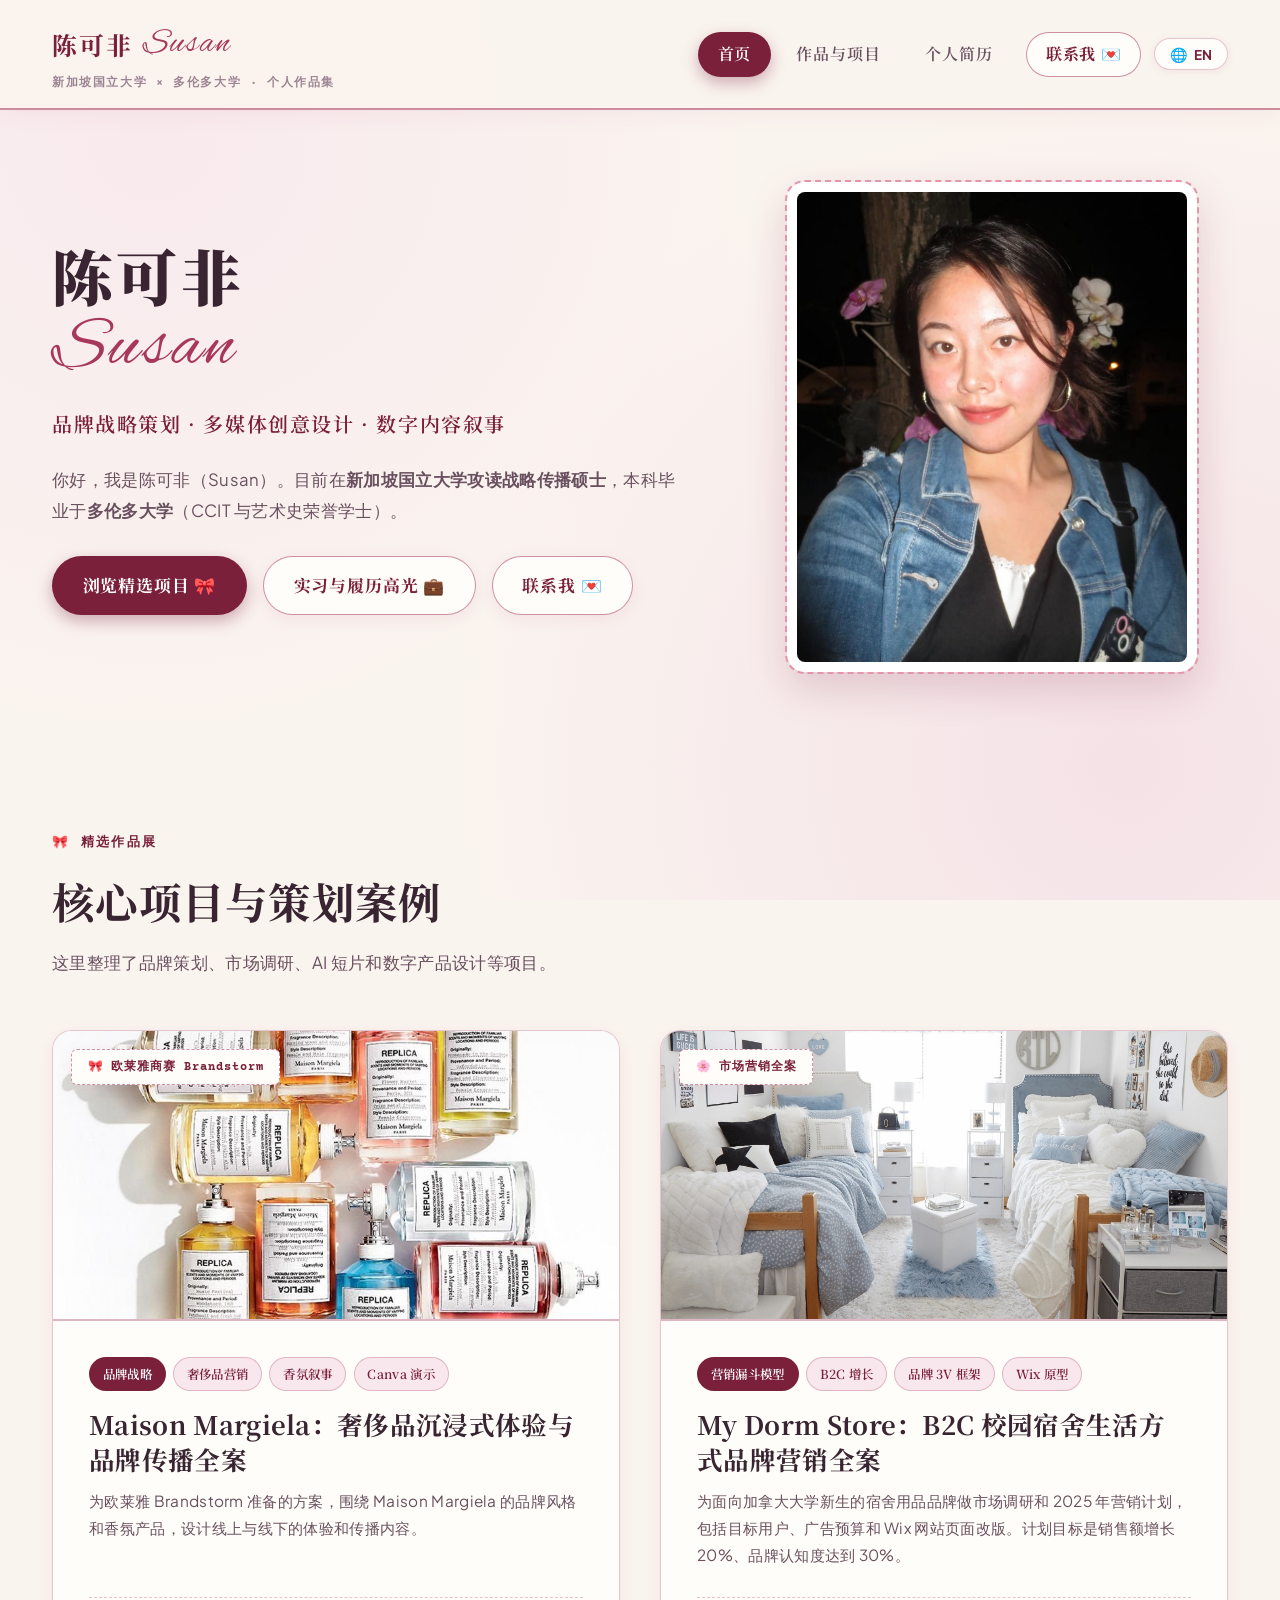
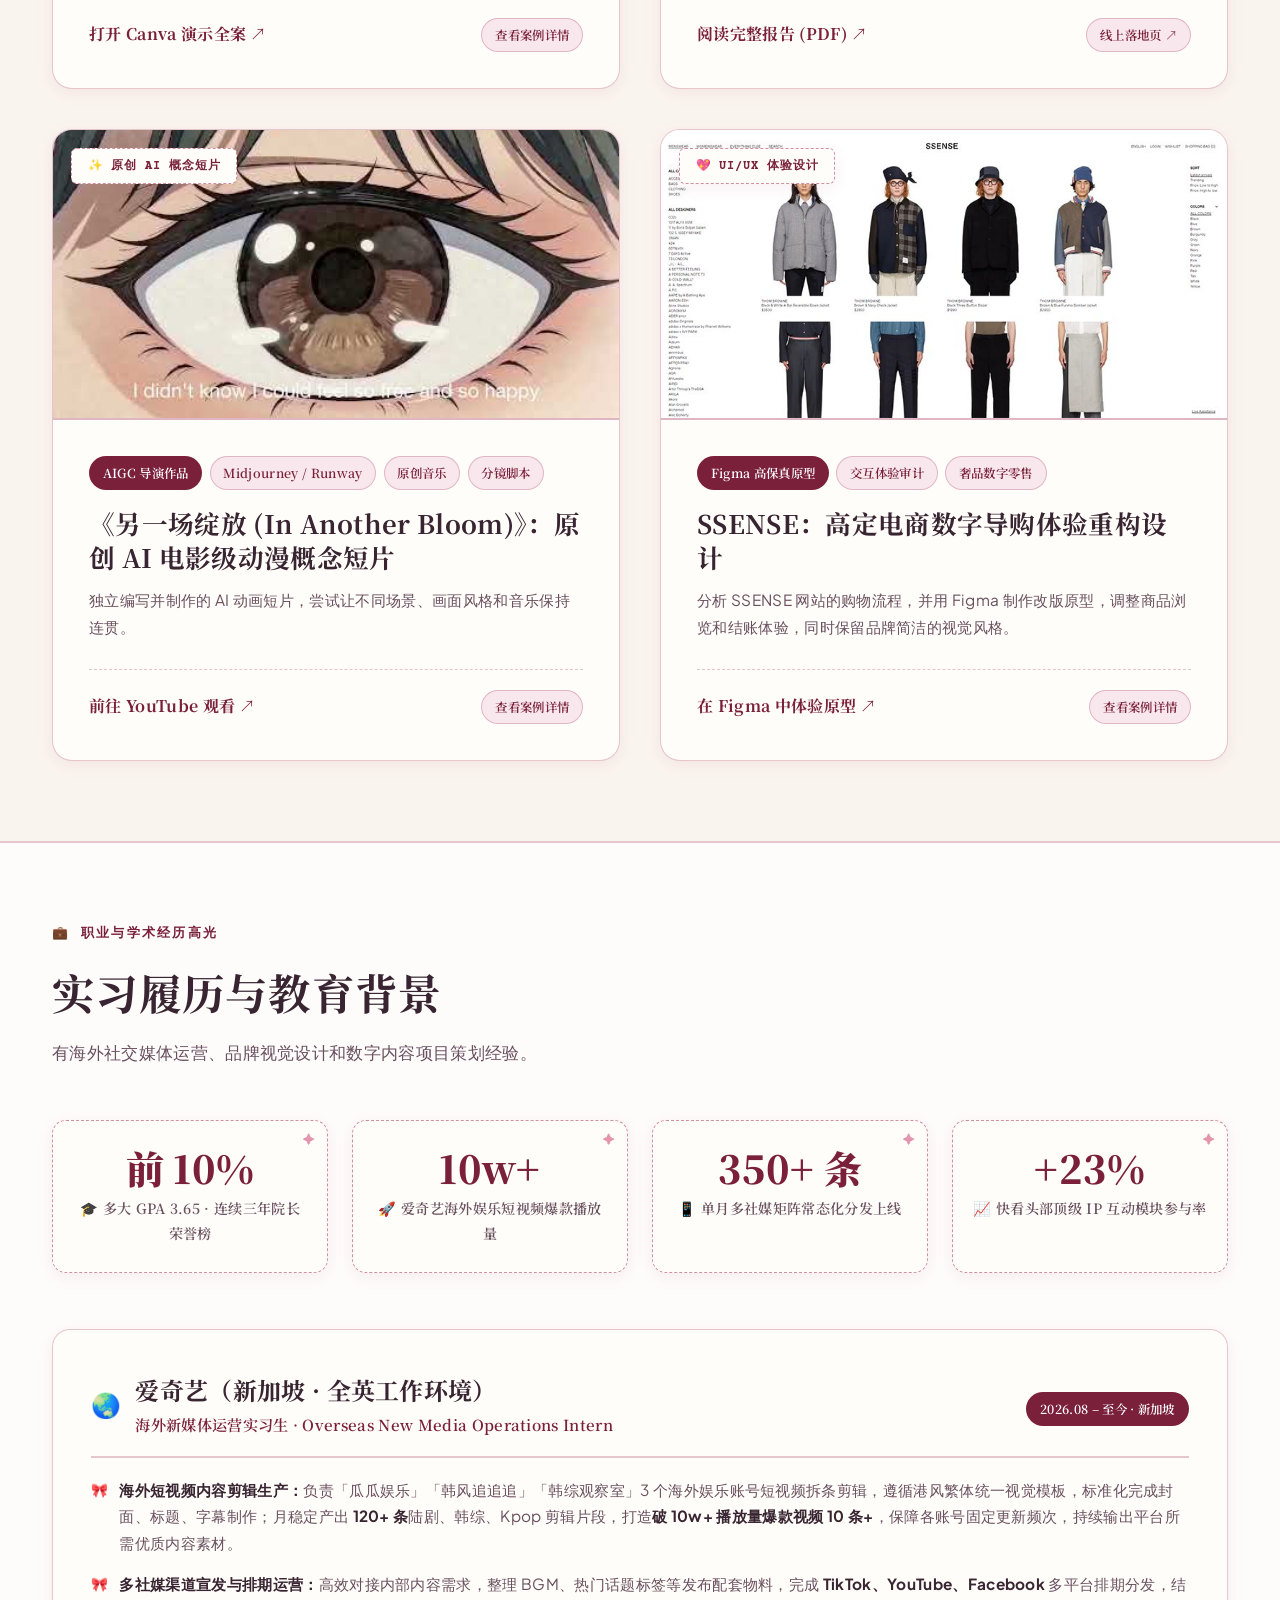
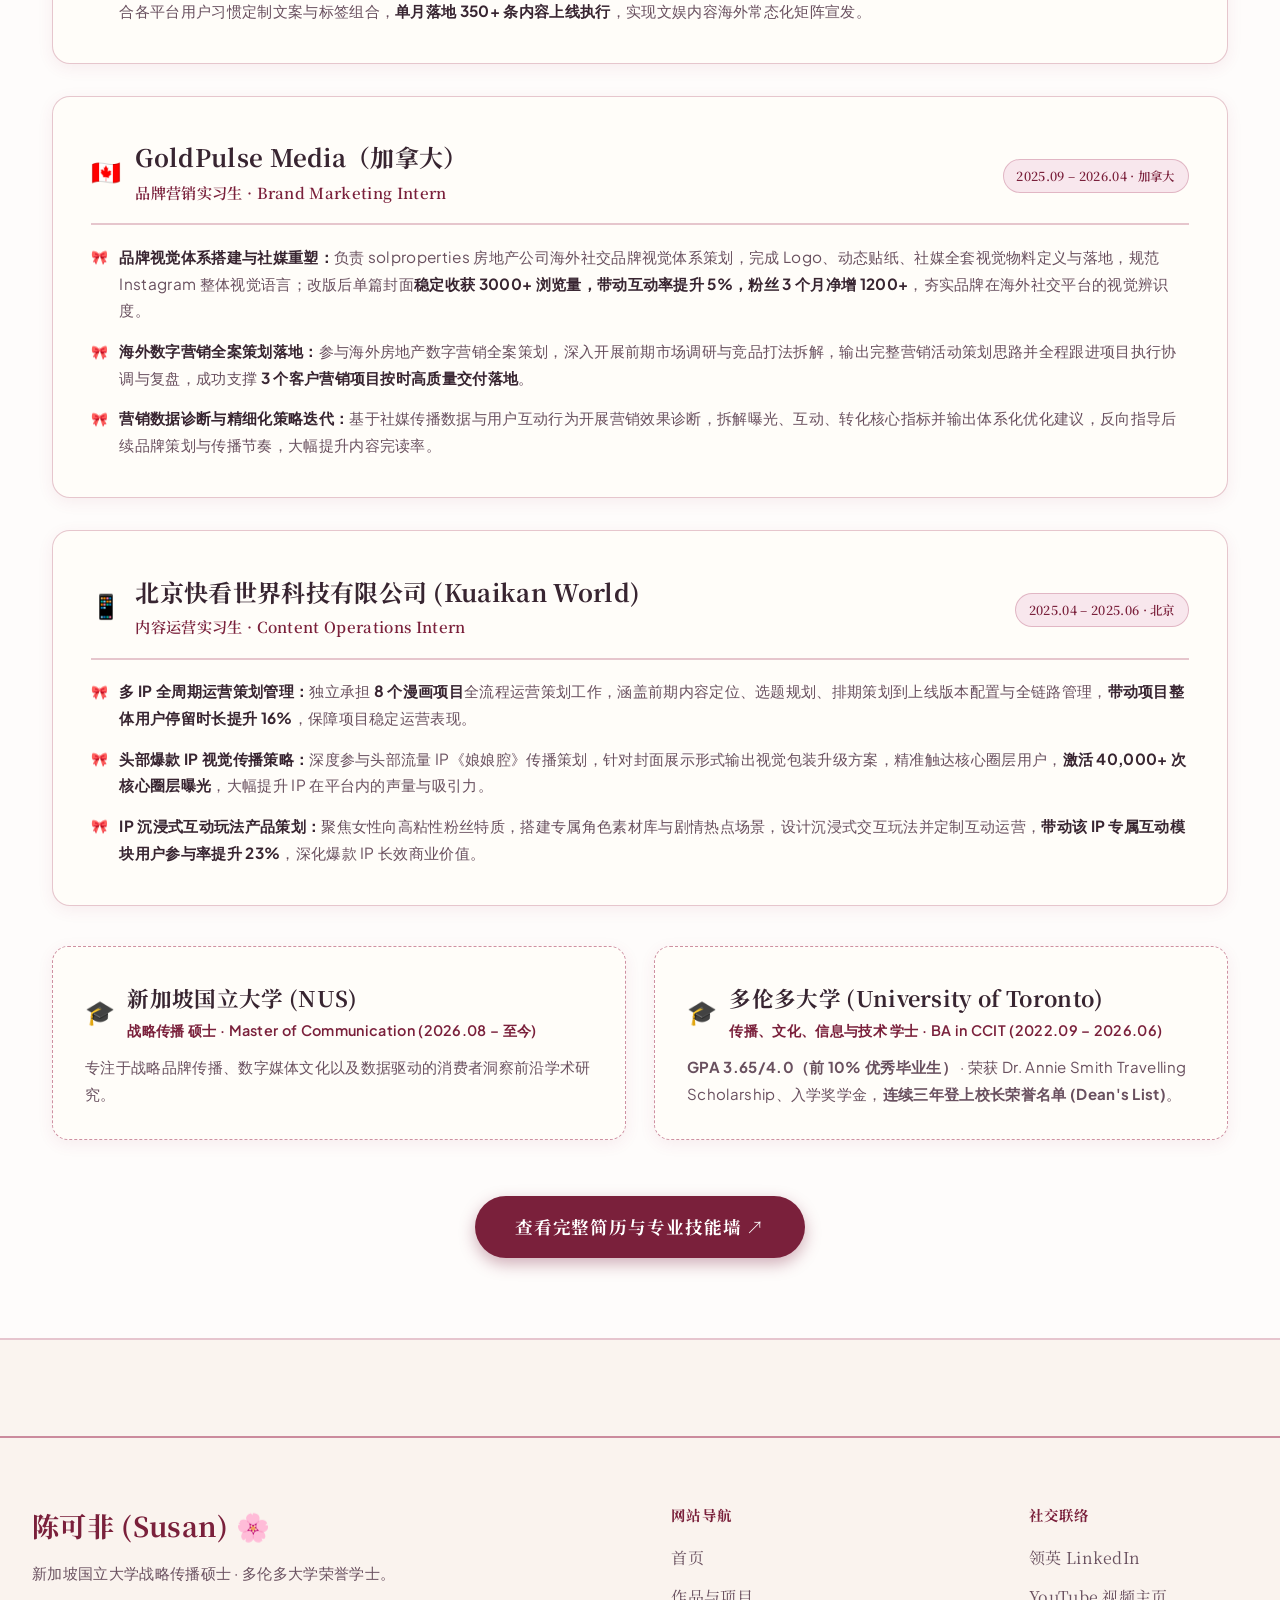
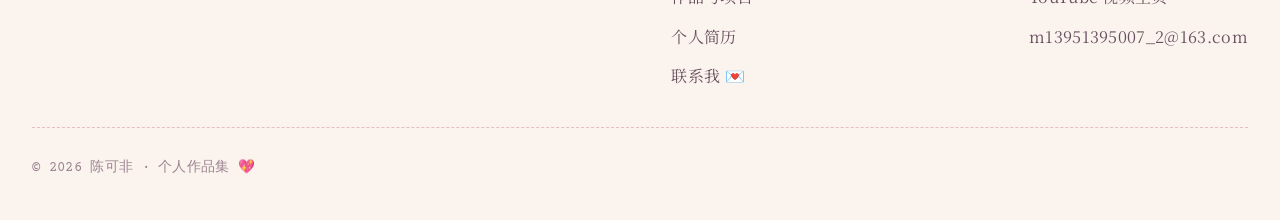
==== Project 2/index.html @ 8dbc7023 "Add files via upload" ====
<!doctype html>
<html lang="zh-CN">
<head>
  <meta charset="utf-8">
  <meta name="viewport" content="width=device-width, initial-scale=1.0">
  <title>陈可非 (Susan) | 个人作品集与品牌战略策划 🌸</title>
  <meta name="description" content="陈可非 (Susan Chen) 个人作品集与履历 - 新加坡国立大学战略传播硕士、多伦多大学 CCIT 与艺术史学士。">
  <link rel="stylesheet" href="style.css">
  <script src="i18n.js"></script>
</head>
<body>

  <!-- 网站导航栏 -->
  <header class="site-header">
    <div class="nav-container">
      <a href="index.html" class="brand-logo">
        <span class="brand-name">陈可非 <span class="brand-script">Susan</span></span>
        <span class="brand-subtitle">新加坡国立大学 × 多伦多大学 · 个人作品集</span>
      </a>
      <nav class="site-nav">
        <a class="nav-link active" href="index.html" data-i18n="nav.home">首页</a>
        <a class="nav-link" href="Gallery.html" data-i18n="nav.gallery">作品与项目</a>
        <a class="nav-link" href="Resume.html" data-i18n="nav.resume">个人简历</a>
        <a class="nav-link nav-cta" href="Contact.html" data-i18n="nav.contact">联系我 💌</a>
        <button id="lang-toggle" class="lang-toggle-btn" aria-label="Toggle language" title="Switch Language">
          <span class="globe-icon">🌐</span>
          <span class="lang-text" data-i18n="lang.toggle_btn">EN</span>
        </button>
      </nav>
    </div>
  </header>

  <!-- 首页主视觉 Hero 板块 -->
  <section class="home-hero">
    <div class="hero-content">
      <h1 class="hero-title">
        <span data-i18n="home.hero_name">陈可非</span>
        <span class="hero-script-name">Susan</span>
      </h1>
      <p class="hero-subtitle" data-i18n="home.hero_subtitle">品牌战略策划 · 多媒体创意设计 · 数字内容叙事</p>
      <p class="hero-bio" data-i18n="home.hero_bio">
        你好，我是陈可非（Susan）。目前在<strong>新加坡国立大学攻读战略传播硕士</strong>，本科毕业于<strong>多伦多大学</strong>（CCIT 与艺术史荣誉学士）。
      </p>

      <div class="hero-actions">
        <a href="#featured-projects" class="btn btn-primary" data-i18n="home.btn_projects">浏览精选项目 🎀</a>
        <a href="#experience" class="btn btn-secondary" data-i18n="home.btn_experience">实习与履历高光 💼</a>
        <a href="Contact.html" class="btn btn-secondary" data-i18n="home.btn_contact">联系我 💌</a>
      </div>
    </div>

    <div class="hero-visual">
      <div class="profile-card-wrapper">
        <div class="profile-img-frame">
          <img src="Images/profile.jpeg" alt="陈可非个人肖像照片">
        </div>
      </div>
    </div>
  </section>

  <!-- 精选项目展览板块 -->
  <section id="featured-projects" class="section">
    <div class="container">
      <div class="section-header">
        <span class="section-tag" data-i18n="home.proj_tag">🎀 精选作品展</span>
        <h2 class="section-title" data-i18n="home.proj_title">核心项目与策划案例</h2>
        <p class="section-desc" data-i18n="home.proj_desc">
          涵盖奢侈品商业全案、市场深度调研、生成式 AI 动漫短片以及以人为本的数字交互原型。
        </p>
      </div>

      <div class="grid-projects">
        <!-- 项目 1: 欧莱雅商业精英挑战赛 Maison Margiela -->
        <article class="project-card">
          <div class="card-media">
            <img src="Images/Maison_Margiela_Project.jpg" alt="Maison Margiela 品牌战略全案">
            <span class="card-media-badge" data-i18n="p1.badge">🎀 欧莱雅商赛 Brandstorm</span>
          </div>
          <div class="card-body">
            <div class="card-tags">
              <span class="tag-pill tag-featured" data-i18n="p1.tag1">品牌战略</span>
              <span class="tag-pill" data-i18n="p1.tag2">奢侈品营销</span>
              <span class="tag-pill" data-i18n="p1.tag3">香氛叙事</span>
              <span class="tag-pill" data-i18n="p1.tag4">Canva 演示</span>
            </div>
            <h3 class="card-title" data-i18n="p1.title">Maison Margiela：奢侈品沉浸式体验与品牌传播全案</h3>
            <p class="card-desc" data-i18n="p1.desc">
              针对全球顶尖商业赛事欧莱雅 Brandstorm 打造，深挖 Maison Margiela 先锋解构美学与香氛产品线，构建打通全渠道的感官叙事与面向 Z 世代年轻圈层的数字触点体验。
            </p>
            <div class="card-footer">
              <a href="https://www.canva.com/design/DAHDSswVoE4/EtMs_yeeLUYKKAIg9IhPiQ/edit" target="_blank" rel="noopener noreferrer" class="card-action-link" data-i18n="p1.btn_canva">
                打开 Canva 演示全案 <span>↗</span>
              </a>
              <a href="Gallery.html#margiela" class="tag-pill" data-i18n="p1.btn_detail">查看案例详情</a>
            </div>
          </div>
        </article>

        <!-- 项目 2: My Dorm Store 市场营销全案报告 -->
        <article class="project-card">
          <div class="card-media">
            <img src="Images/My_Dorm_Store_Cover.jpg" alt="My Dorm Store 市场营销调研报告">
            <span class="card-media-badge" data-i18n="p2.badge">🌸 市场营销全案</span>
          </div>
          <div class="card-body">
            <div class="card-tags">
              <span class="tag-pill tag-featured" data-i18n="p2.tag1">营销漏斗模型</span>
              <span class="tag-pill" data-i18n="p2.tag2">B2C 增长</span>
              <span class="tag-pill" data-i18n="p2.tag3">品牌 3V 框架</span>
              <span class="tag-pill" data-i18n="p2.tag4">Wix 原型</span>
            </div>
            <h3 class="card-title" data-i18n="p2.title">My Dorm Store：B2C 校园宿舍生活方式品牌营销全案</h3>
            <p class="card-desc" data-i18n="p2.desc">
              为加拿大高校新生宿舍生活方式品牌制定全案调研与 2025 增长蓝图（销售额预计提升 20%，品牌知名度达 30%）。完成核心用户画像、营销漏斗付费广告预算分配及 Wix 官网落地页改版。
            </p>
            <div class="card-footer">
              <a href="other files/My Dorm Store Marketing Report.pdf" target="_blank" class="card-action-link" data-i18n="p2.btn_pdf">
                阅读完整报告 (PDF) <span>↗</span>
              </a>
              <a href="https://nisirui6.wixsite.com/my-site-7" target="_blank" rel="noopener noreferrer" class="tag-pill">线上落地页 ↗</a>
            </div>
          </div>
        </article>

        <!-- 项目 3: AI 原创动漫《另一场绽放》 -->
        <article class="project-card">
          <div class="card-media">
            <img src="Images/In_Another_Bloom_AI.jpg" alt="AI 动漫作品 另一场绽放">
            <span class="card-media-badge" data-i18n="p3.badge">✨ 原创 AI 概念短片</span>
          </div>
          <div class="card-body">
            <div class="card-tags">
              <span class="tag-pill tag-featured" data-i18n="p3.tag1">AIGC 导演作品</span>
              <span class="tag-pill" data-i18n="p3.tag2">Midjourney / Runway</span>
              <span class="tag-pill" data-i18n="p3.tag3">原创音乐</span>
              <span class="tag-pill" data-i18n="p3.tag4">分镜脚本</span>
            </div>
            <h3 class="card-title" data-i18n="p3.title">《另一场绽放 (In Another Bloom)》：原创 AI 动漫概念短片</h3>
            <p class="card-desc" data-i18n="p3.desc">
              由陈可非独立编剧、提示词架构与全流程制作的原创 AI 动漫艺术短片。探索生成式技术在艺术连贯性、电影级光影美学与情绪音乐同步表达中的前沿潜能。
            </p>
            <div class="card-footer">
              <a href="https://www.youtube.com/watch?v=8Vp1lhLAo2I&t=71s" target="_blank" rel="noopener noreferrer" class="card-action-link" data-i18n="p3.btn_yt">
                在 YouTube 上观看 <span>▶</span>
              </a>
              <a href="Gallery.html#ai-anime" class="tag-pill" data-i18n="p3.btn_detail">创作解析</a>
            </div>
          </div>
        </article>

        <!-- 项目 4: SSENSE 奢侈品电商网站界面重塑 -->
        <article class="project-card">
          <div class="card-media">
            <img src="Images/SSENSE_Redesign_Cover.jpg" alt="SSENSE 界面改版项目">
            <span class="card-media-badge" data-i18n="p4.badge">💖 UI/UX 体验设计</span>
          </div>
          <div class="card-body">
            <div class="card-tags">
              <span class="tag-pill tag-featured" data-i18n="p4.tag1">Figma 高保真原型</span>
              <span class="tag-pill" data-i18n="p4.tag2">交互体验审计</span>
              <span class="tag-pill" data-i18n="p4.tag3">奢品数字零售</span>
            </div>
            <h3 class="card-title" data-i18n="p4.title">SSENSE：高定电商数字导购体验重构设计</h3>
            <p class="card-desc" data-i18n="p4.desc">
              针对国际前沿时尚电商平台 SSENSE 进行全链路 UX 用户体验审计，在 Figma 中重塑高保真交互原型，完美兼顾先锋画报般的极简视觉与顺畅无阻的购物结算路径。
            </p>
            <div class="card-footer">
              <a href="https://www.figma.com/file/NtJrOQ6XCEN53p4kDRyqcV/SSENSE?type=design&node-id=0%3A1&mode=design&t=7XXbhfQ2fX0tbKRV-1" target="_blank" rel="noopener noreferrer" class="card-action-link" data-i18n="p4.btn_figma">
                打开 Figma 原型 <span>↗</span>
              </a>
              <a href="Gallery.html#ssense" class="tag-pill" data-i18n="p4.btn_detail">设计说明幻灯</a>
            </div>
          </div>
        </article>
      </div>
    </div>
  </section>

  <!-- 职业经历与学术高光板块 -->
  <section id="experience" class="section" style="background: rgba(255, 255, 255, 0.75); border-top: 2px double var(--border-vintage); border-bottom: 2px double var(--border-vintage);">
    <div class="container">

      <!-- 标题导言 -->
      <div class="section-header">
        <span class="section-tag" data-i18n="exp.tag">💼 职业与学术经历高光</span>
        <h2 class="section-title" data-i18n="exp.title">实习履历与教育背景</h2>
        <p class="section-desc" data-i18n="exp.desc">
          拥有海外头部流媒体跨国新媒体运营、品牌全套视觉体系搭建以及头部内容科技平台千万级 IP 策划落地的完整实操经验。
        </p>
      </div>

      <!-- 数据成就看板 -->
      <div class="stats-grid">
        <div class="stat-card">
          <div class="stat-num" data-i18n="stat.s1_num">前 10%</div>
          <div class="stat-label" data-i18n="stat.s1_label">🎓 多大 GPA 3.65 · 连续三年院长荣誉榜</div>
        </div>
        <div class="stat-card">
          <div class="stat-num" data-i18n="stat.s2_num">10w+</div>
          <div class="stat-label" data-i18n="stat.s2_label">🚀 爱奇艺海外娱乐短视频爆款播放量</div>
        </div>
        <div class="stat-card">
          <div class="stat-num" data-i18n="stat.s3_num">350+ 条</div>
          <div class="stat-label" data-i18n="stat.s3_label">📱 单月多社媒矩阵常态化分发上线</div>
        </div>
        <div class="stat-card">
          <div class="stat-num" data-i18n="stat.s4_num">+23%</div>
          <div class="stat-label" data-i18n="stat.s4_label">📈 快看头部顶级 IP 互动模块参与率</div>
        </div>
      </div>

      <!-- 三大名企核心实习经历 -->
      <div class="exp-home-list">

        <!-- 经历 1: 爱奇艺 -->
        <article class="exp-home-card">
          <div class="exp-card-header">
            <div class="exp-company-box">
              <span class="exp-company-badge">🌏</span>
              <div>
                <h3 class="exp-company-name" data-i18n="iqiyi.name">爱奇艺（新加坡 · 全英工作环境）</h3>
                <span class="exp-role-title" data-i18n="iqiyi.role">海外新媒体运营实习生 · Overseas New Media Operations Intern</span>
              </div>
            </div>
            <span class="tag-pill tag-featured" data-i18n="iqiyi.date">2026.08 – 至今 · 新加坡</span>
          </div>

          <ul class="exp-bullets-list">
            <li class="exp-bullet-item" data-i18n="iqiyi.b1">
              <strong>海外短视频内容剪辑生产：</strong>负责「瓜瓜娱乐」「韩风追追追」「韩综观察室」3 个海外娱乐账号短视频拆条剪辑，遵循港风繁体统一视觉模板，标准化完成封面、标题、字幕制作；月稳定产出 <strong>120+ 条</strong>陆剧、韩综、Kpop 剪辑片段，打造<strong>破 10w+ 播放量爆款视频 10 条+</strong>，保障各账号固定更新频次，持续输出平台所需优质内容素材。
            </li>
            <li class="exp-bullet-item" data-i18n="iqiyi.b2">
              <strong>多社媒渠道宣发与排期运营：</strong>高效对接内部内容需求，整理 BGM、热门话题标签等发布配套物料，完成 <strong>TikTok、YouTube、Facebook</strong> 多平台排期分发，结合各平台用户习惯定制文案与标签组合，<strong>单月落地 350+ 条内容上线执行</strong>，实现文娱内容海外常态化矩阵宣发。
            </li>
          </ul>
        </article>

        <!-- 经历 2: GoldPulse Media -->
        <article class="exp-home-card">
          <div class="exp-card-header">
            <div class="exp-company-box">
              <span class="exp-company-badge">🇨🇦</span>
              <div>
                <h3 class="exp-company-name" data-i18n="gp.name">GoldPulse Media（加拿大）</h3>
                <span class="exp-role-title" data-i18n="gp.role">品牌营销实习生 · Brand Marketing Intern</span>
              </div>
            </div>
            <span class="tag-pill" data-i18n="gp.date">2025.09 – 2026.04 · 加拿大</span>
          </div>

          <ul class="exp-bullets-list">
            <li class="exp-bullet-item" data-i18n="gp.b1">
              <strong>品牌视觉体系搭建与社媒重塑：</strong>负责 solproperties 房地产公司海外社交品牌视觉体系策划，完成 Logo、动态贴纸、社媒全套视觉物料定义与落地，规范 Instagram 整体视觉语言；改版后单篇封面<strong>稳定收获 3000+ 浏览量，带动互动率提升 5%，粉丝 3 个月净增 1200+</strong>，夯实品牌在海外社交平台的视觉辨识度。
            </li>
            <li class="exp-bullet-item" data-i18n="gp.b2">
              <strong>海外数字营销全案策划落地：</strong>参与海外房地产数字营销全案策划，深入开展前期市场调研与竞品打法拆解，输出完整营销活动策划思路并全程跟进项目执行协调与复盘，成功支撑 <strong>3 个客户营销项目按时高质量交付落地</strong>。
            </li>
            <li class="exp-bullet-item" data-i18n="gp.b3">
              <strong>营销数据诊断与精细化策略迭代：</strong>基于社媒传播数据与用户互动行为开展营销效果诊断，拆解曝光、互动、转化核心指标并输出体系化优化建议，反向指导后续品牌策划与传播节奏，大幅提升内容完读率。
            </li>
          </ul>
        </article>

        <!-- 经历 3: 快看世界 -->
        <article class="exp-home-card">
          <div class="exp-card-header">
            <div class="exp-company-box">
              <span class="exp-company-badge">📱</span>
              <div>
                <h3 class="exp-company-name" data-i18n="kk.name">北京快看世界科技有限公司 (Kuaikan World)</h3>
                <span class="exp-role-title" data-i18n="kk.role">内容运营实习生 · Content Operations Intern</span>
              </div>
            </div>
            <span class="tag-pill" data-i18n="kk.date">2025.04 – 2025.06 · 北京</span>
          </div>

          <ul class="exp-bullets-list">
            <li class="exp-bullet-item" data-i18n="kk.b1">
              <strong>多 IP 全周期运营策划管理：</strong>独立承担 <strong>8 个漫画项目</strong>全流程运营策划工作，涵盖前期内容定位、选题规划、排期策划到上线版本配置与全链路管理，<strong>带动项目整体用户停留时长提升 16%</strong>，保障项目稳定运营表现。
            </li>
            <li class="exp-bullet-item" data-i18n="kk.b2">
              <strong>头部爆款 IP 视觉传播策略：</strong>深度参与头部流量 IP《娘娘腔》传播策划，针对封面展示形式输出视觉包装升级方案，精准触达核心圈层用户，<strong>激活 40,000+ 次核心圈层曝光</strong>，大幅提升 IP 在平台内的声量与吸引力。
            </li>
            <li class="exp-bullet-item" data-i18n="kk.b3">
              <strong>IP 沉浸式互动玩法产品策划：</strong>聚焦女性向高粘性粉丝特质，搭建专属角色素材库与剧情热点场景，设计沉浸式交互玩法并定制互动运营，<strong>带动该 IP 专属互动模块用户参与率提升 23%</strong>，深化爆款 IP 长效商业价值。
            </li>
          </ul>
        </article>

      </div>

      <!-- 教育背景与奖学金卡片 -->
      <div class="edu-banner-grid">
        <div class="edu-mini-card">
          <div style="display: flex; align-items: center; gap: 0.75rem; margin-bottom: 0.5rem;">
            <span style="font-size: 1.5rem;">🎓</span>
            <div>
              <h4 style="font-family: var(--font-serif-cn); font-size: 1.35rem; font-weight: 700; color: var(--text-ink-dark);" data-i18n="edu.nus_title">新加坡国立大学 (NUS)</h4>
              <p style="font-size: 0.9rem; color: var(--wine-seal); font-weight: 600;" data-i18n="edu.nus_deg">战略传播 硕士 · Master of Communication (2026.08 – 至今)</p>
            </div>
          </div>
          <p style="font-size: 0.94rem; color: var(--text-ink-medium); line-height: 1.75; margin-top: 0.65rem;" data-i18n="edu.nus_desc">
            专注于战略品牌传播、数字媒体文化以及数据驱动的消费者洞察前沿学术研究。
          </p>
        </div>

        <div class="edu-mini-card">
          <div style="display: flex; align-items: center; gap: 0.75rem; margin-bottom: 0.5rem;">
            <span style="font-size: 1.5rem;">🎓</span>
            <div>
              <h4 style="font-family: var(--font-serif-cn); font-size: 1.35rem; font-weight: 700; color: var(--text-ink-dark);" data-i18n="edu.uot_title">多伦多大学 (University of Toronto)</h4>
              <p style="font-size: 0.9rem; color: var(--wine-seal); font-weight: 600;" data-i18n="edu.uot_deg">传播、文化、信息与技术 学士 · BA in CCIT (2022.09 – 2026.06)</p>
            </div>
          </div>
          <p style="font-size: 0.94rem; color: var(--text-ink-medium); line-height: 1.75; margin-top: 0.65rem;" data-i18n="edu.uot_desc">
            <strong>GPA 3.65/4.0（前 10% 优秀毕业生）</strong> · 荣获 Dr. Annie Smith Travelling Scholarship、入学奖学金，<strong>连续三年登上校长荣誉名单 (Dean's List)</strong>。
          </p>
        </div>
      </div>

      <!-- 按钮跳转 -->
      <div style="text-align: center; margin-top: 3.5rem;">
        <a href="Resume.html" class="btn btn-primary" style="padding: 0.9rem 2.4rem; font-size: 1.1rem;" data-i18n="home.btn_view_resume">
          查看完整简历与专业技能墙 ↗
        </a>
      </div>

    </div>
  </section>

  <!-- 网站页脚 -->
  <footer class="site-footer">
    <div class="footer-container">
      <div class="footer-top">
        <div class="footer-brand">
          <h3 class="footer-brand-title" data-i18n="footer.brand_title">陈可非 (Susan) 🌸</h3>
          <p class="footer-brand-desc" data-i18n="footer.brand_desc">
            新加坡国立大学战略传播硕士 · 多伦多大学荣誉学士。
          </p>
        </div>
        <div class="footer-links-col">
          <span class="footer-col-title" data-i18n="footer.nav_title">网站导航</span>
          <a href="index.html" class="footer-link" data-i18n="nav.home">首页</a>
          <a href="Gallery.html" class="footer-link" data-i18n="nav.gallery">作品与项目</a>
          <a href="Resume.html" class="footer-link" data-i18n="nav.resume">个人简历</a>
          <a href="Contact.html" class="footer-link" data-i18n="nav.contact">联系我</a>
        </div>
        <div class="footer-links-col">
          <span class="footer-col-title" data-i18n="footer.social_title">社交联络</span>
          <a href="https://www.linkedin.com/in/%E5%8F%AF%E9%9D%9E-%E9%99%88-438ab32bb/" target="_blank" rel="noopener noreferrer" class="footer-link">领英 LinkedIn</a>
          <a href="https://www.youtube.com/@KefeiChen-c9f" target="_blank" rel="noopener noreferrer" class="footer-link">YouTube 视频主页</a>
          <a href="mailto:m13951395007_2@163.com" class="footer-link">m13951395007_2@163.com</a>
        </div>
      </div>
      <div class="footer-bottom">
        <span data-i18n="footer.bottom">© 2026 陈可非 · 个人作品集 💖</span>
      </div>
    </div>
  </footer>

</body>
</html>
---- Project 2/style.css ----
/* ==========================================================================
   KEFEI (SUSAN) CHEN - PERSONAL PORTFOLIO DESIGN SYSTEM
   Vintage Pink / Coquette Ephemera / Retro Chinese Editorial Aesthetic
   (粉色复古风 · 经典思源宋体 · 浪漫手账 · 邮戳名信片 · 典雅清晰中文排版)
   ========================================================================== */

@import url('https://fonts.googleapis.com/css2?family=Alex+Brush&family=Cormorant+Garamond:ital,wght@0,400;0,500;0,600;0,700;1,400;1,600;1,700&family=Courier+Prime:ital,wght@0,400;0,700;1,400&family=Noto+Serif+SC:wght@400;500;600;700;900&family=Plus+Jakarta+Sans:wght@300;400;500;600;700&display=swap');

:root {
  /* Vintage Rose & Antique Cream Paper Palette */
  --bg-vintage: #FAF4EF;
  --bg-paper: #FFFDF9;
  --bg-dusty-pink: #F8E7ED;
  --bg-soft-blush: #FCF1F5;
  --bg-card-hover: #FFF9FA;

  /* Antique Pink & Seal Tones */
  --pink-vintage-light: #FCE8EE;
  --pink-vintage: #E395AD;
  --pink-vintage-deep: #A7385C;
  --wine-seal: #7A203B;
  --gold-accent: #C49A58;

  /* Ink Typography (古典梅子墨水色，柔和深邃有书卷气，不显死黑) */
  --text-ink-dark: #382531;
  --text-ink-medium: #69505F;
  --text-ink-muted: #9C8592;
  --text-white: #FFFFFF;

  /* Borders & Stamp Lines */
  --border-vintage: rgba(167, 56, 92, 0.28);
  --border-vintage-strong: rgba(167, 56, 92, 0.55);
  --border-dashed: 1.5px dashed rgba(167, 56, 92, 0.4);

  /* Shadows (柔和纸本阴影) */
  --shadow-paper: 0 4px 16px rgba(167, 56, 92, 0.08);
  --shadow-card: 0 10px 30px rgba(167, 56, 92, 0.12);
  --shadow-card-hover: 0 20px 48px rgba(167, 56, 92, 0.2);
  --shadow-seal: 0 6px 16px rgba(122, 32, 59, 0.35);

  /* Font Families: 复古宋体 + 经典英式衬线 + 花体手写 + 等宽打字机 */
  --font-serif-cn: 'Noto Serif SC', 'Songti SC', 'Source Han Serif SC', 'Cormorant Garamond', serif;
  --font-serif: 'Cormorant Garamond', 'Noto Serif SC', serif;
  --font-script: 'Alex Brush', cursive;
  --font-mono: 'Courier Prime', Courier, monospace;
  --font-sans: -apple-system, BlinkMacSystemFont, 'PingFang SC', 'Hiragino Sans GB', 'Plus Jakarta Sans', sans-serif;

  /* Smooth Transitions */
  --transition-smooth: all 0.35s cubic-bezier(0.16, 1, 0.3, 1);
  --transition-fast: all 0.2s ease;
}

/* Base Reset & Antique Texture */
* {
  margin: 0;
  padding: 0;
  box-sizing: border-box;
}

html {
  scroll-behavior: smooth;
  font-size: 16px;
}

body {
  background-color: var(--bg-vintage);
  background-image: 
    radial-gradient(circle at 12% 15%, rgba(248, 231, 237, 0.8) 0%, transparent 45%),
    radial-gradient(circle at 88% 85%, rgba(243, 218, 227, 0.7) 0%, transparent 50%),
    radial-gradient(circle at 50% 50%, rgba(250, 244, 239, 0.9) 0%, transparent 70%);
  background-attachment: fixed;
  color: var(--text-ink-dark);
  font-family: var(--font-sans);
  line-height: 1.8;
  letter-spacing: 0.02em;
  -webkit-font-smoothing: antialiased;
  -moz-osx-font-smoothing: grayscale;
  overflow-x: hidden;
}

img {
  max-width: 100%;
  height: auto;
  display: block;
}

a {
  color: inherit;
  text-decoration: none;
  transition: var(--transition-fast);
}

/* ==========================================================================
   NAVIGATION BAR (复古法式报刊双线与纸本导航)
   ========================================================================== */
.site-header {
  position: sticky;
  top: 0;
  z-index: 1000;
  background: rgba(250, 244, 239, 0.94);
  backdrop-filter: blur(16px);
  -webkit-backdrop-filter: blur(16px);
  border-bottom: 2px double var(--border-vintage-strong);
  box-shadow: 0 4px 20px rgba(167, 56, 92, 0.06);
  transition: var(--transition-smooth);
}

.nav-container {
  max-width: 1240px;
  margin: 0 auto;
  padding: 0.85rem 2rem;
  display: flex;
  align-items: center;
  justify-content: space-between;
}

.brand-logo {
  display: flex;
  flex-direction: column;
}

.brand-name {
  font-family: var(--font-serif-cn);
  font-size: 1.55rem;
  font-weight: 700;
  letter-spacing: 0.08em;
  color: var(--wine-seal);
  display: flex;
  align-items: center;
  gap: 0.4rem;
}

.brand-name .brand-script {
  font-family: var(--font-script);
  font-size: 2.1rem;
  font-weight: 400;
  color: var(--pink-vintage-deep);
  margin-left: 0.25rem;
}

.brand-subtitle {
  font-family: var(--font-mono);
  font-size: 0.72rem;
  font-weight: 700;
  letter-spacing: 0.14em;
  color: var(--text-ink-muted);
}

.site-nav {
  display: flex;
  align-items: center;
  gap: 0.4rem;
}

.nav-link {
  font-family: var(--font-serif-cn);
  font-size: 1rem;
  font-weight: 600;
  letter-spacing: 0.05em;
  color: var(--text-ink-medium);
  padding: 0.45rem 1.15rem;
  border-radius: 999px;
  border: 1px solid transparent;
  transition: var(--transition-smooth);
}

.nav-link:hover {
  color: var(--wine-seal);
  background: var(--bg-dusty-pink);
  border-color: var(--border-vintage);
}

.nav-link.active {
  color: #FFFFFF;
  background: var(--wine-seal);
  box-shadow: var(--shadow-seal);
}

.nav-cta {
  background: var(--bg-paper);
  border: 1.5px solid var(--border-vintage-strong);
  color: var(--wine-seal) !important;
  margin-left: 0.5rem;
  font-family: var(--font-serif-cn);
  font-weight: 700;
}

.nav-cta:hover {
  background: var(--wine-seal) !important;
  color: #FFFFFF !important;
  transform: translateY(-2px);
  box-shadow: var(--shadow-seal);
}

/* 语言切换按钮 (中 / EN Language Toggle Pill) */
.lang-toggle-btn {
  display: inline-flex;
  align-items: center;
  justify-content: center;
  gap: 0.35rem;
  background: var(--bg-paper);
  border: 1.5px solid var(--border-vintage);
  color: var(--wine-seal);
  font-family: var(--font-serif-cn), var(--font-serif-en);
  font-size: 0.84rem;
  font-weight: 700;
  padding: 0.42rem 0.95rem;
  border-radius: 999px;
  cursor: pointer;
  transition: all 0.25s ease;
  user-select: none;
  box-shadow: 0 2px 8px rgba(122, 32, 59, 0.08);
  margin-left: 0.4rem;
}

.lang-toggle-btn:hover {
  background: var(--wine-seal);
  color: #FFFFFF;
  border-color: var(--wine-seal);
  transform: translateY(-2px);
  box-shadow: var(--shadow-seal);
}

.lang-toggle-btn .globe-icon {
  font-size: 0.88rem;
  line-height: 1;
}

body.lang-en {
  --font-serif-cn: "Cormorant Garamond", "Noto Serif SC", Georgia, serif;
}

/* ==========================================================================
   SUBPAGE HERO BANNER (复古航空邮戳与信件标头)
   ========================================================================== */
.subpage-hero {
  padding: 4.5rem 2rem 3rem;
  text-align: center;
  background: linear-gradient(180deg, rgba(248, 231, 237, 0.45) 0%, rgba(250, 244, 239, 0) 100%);
  border-bottom: 2px double var(--border-vintage);
  margin-bottom: 3.5rem;
  position: relative;
}

.subpage-tag {
  display: inline-flex;
  align-items: center;
  gap: 0.5rem;
  font-family: var(--font-mono);
  font-size: 0.78rem;
  font-weight: 700;
  letter-spacing: 0.16em;
  color: var(--wine-seal);
  background: var(--bg-paper);
  padding: 0.4rem 1.25rem;
  border-radius: 4px;
  border: 1px dashed var(--border-vintage-strong);
  box-shadow: var(--shadow-paper);
  margin-bottom: 1rem;
}

.subpage-title {
  font-family: var(--font-serif-cn);
  font-size: 3.2rem;
  font-weight: 700;
  letter-spacing: 0.04em;
  color: var(--text-ink-dark);
  margin-bottom: 0.85rem;
}

.subpage-title span {
  font-family: var(--font-script);
  font-size: 3.8rem;
  font-weight: 400;
  color: var(--pink-vintage-deep);
  margin-left: 0.4rem;
}

.subpage-desc {
  max-width: 720px;
  margin: 0 auto;
  font-family: var(--font-serif-cn);
  font-size: 1.1rem;
  color: var(--text-ink-medium);
  line-height: 1.8;
}

/* ==========================================================================
   HOME HERO SECTION (复古名信片与人文排版)
   ========================================================================== */
.home-hero {
  max-width: 1240px;
  margin: 0 auto;
  padding: 4.5rem 2rem 5rem;
  display: grid;
  grid-template-columns: 1.15fr 0.85fr;
  gap: 4rem;
  align-items: center;
}

.hero-content {
  display: flex;
  flex-direction: column;
  gap: 1.35rem;
}

.status-badge {
  display: inline-flex;
  align-items: center;
  gap: 0.5rem;
  font-family: var(--font-mono);
  font-size: 0.82rem;
  font-weight: 700;
  letter-spacing: 0.1em;
  color: var(--wine-seal);
  background: var(--bg-paper);
  border: 1.5px dashed var(--border-vintage-strong);
  padding: 0.45rem 1.2rem;
  border-radius: 6px;
  width: fit-content;
  box-shadow: var(--shadow-paper);
}

.hero-title {
  font-family: var(--font-serif-cn);
  font-size: 3.8rem;
  font-weight: 900;
  line-height: 1.15;
  letter-spacing: 0.05em;
  color: var(--text-ink-dark);
}

.hero-title .hero-script-name {
  display: block;
  font-family: var(--font-script);
  font-size: 4.5rem;
  font-weight: 400;
  color: var(--pink-vintage-deep);
  line-height: 1;
  margin-top: 0.2rem;
}

.hero-subtitle {
  font-family: var(--font-serif-cn);
  font-size: 1.25rem;
  font-weight: 600;
  color: var(--wine-seal);
  letter-spacing: 0.08em;
}

.hero-bio {
  font-size: 1.05rem;
  color: var(--text-ink-medium);
  line-height: 1.85;
}

.hero-actions {
  display: flex;
  align-items: center;
  gap: 1rem;
  margin-top: 0.5rem;
  flex-wrap: wrap;
}

.btn {
  display: inline-flex;
  align-items: center;
  justify-content: center;
  gap: 0.5rem;
  padding: 0.85rem 1.85rem;
  font-family: var(--font-serif-cn);
  font-size: 1.05rem;
  font-weight: 700;
  letter-spacing: 0.05em;
  cursor: pointer;
  transition: var(--transition-smooth);
  border-radius: 999px;
  border: 1.5px solid transparent;
}

.btn-primary {
  background: var(--wine-seal);
  color: #FFFFFF;
  box-shadow: var(--shadow-seal);
}

.btn-primary:hover {
  background: var(--pink-vintage-deep);
  transform: translateY(-2px);
  box-shadow: 0 8px 24px rgba(122, 32, 59, 0.45);
}

.btn-secondary {
  background: var(--bg-paper);
  color: var(--wine-seal);
  border-color: var(--border-vintage-strong);
  box-shadow: var(--shadow-paper);
}

.btn-secondary:hover {
  background: var(--bg-dusty-pink);
  border-color: var(--wine-seal);
  transform: translateY(-2px);
}

.hero-socials {
  display: flex;
  align-items: center;
  gap: 1.35rem;
  margin-top: 0.75rem;
  padding-top: 1.25rem;
  border-top: 2px double var(--border-vintage);
}

.social-link {
  font-family: var(--font-mono);
  font-size: 0.88rem;
  font-weight: 700;
  color: var(--text-ink-medium);
  letter-spacing: 0.05em;
}

.social-link:hover {
  color: var(--wine-seal);
}

/* Hero Visual: 复古名信片照片边框 */
.hero-visual {
  position: relative;
  display: flex;
  justify-content: center;
}

.profile-card-wrapper {
  position: relative;
  width: 100%;
  max-width: 410px;
}

.profile-img-frame {
  width: 100%;
  height: 490px;
  border-radius: 18px;
  overflow: hidden;
  box-shadow: 0 16px 40px rgba(122, 32, 59, 0.18);
  border: 10px solid #FFFFFF;
  outline: 2px dashed var(--pink-vintage);
  background: #FFFFFF;
  position: relative;
}

.profile-img-frame img {
  width: 100%;
  height: 100%;
  object-fit: cover;
  transition: var(--transition-smooth);
}

.profile-img-frame:hover img {
  transform: scale(1.04);
}

/* 邮戳印章徽章 */
.profile-floating-badge {
  position: absolute;
  bottom: 20px;
  left: -20px;
  background: #FFFFFF;
  padding: 0.9rem 1.4rem;
  border-radius: 12px;
  box-shadow: 0 10px 30px rgba(122, 32, 59, 0.16);
  border: 1.5px solid var(--border-vintage-strong);
  display: flex;
  align-items: center;
  gap: 0.85rem;
  transform: rotate(-1.5deg);
}

.badge-avatar-icon {
  width: 42px;
  height: 42px;
  border-radius: 50%;
  background: radial-gradient(circle, #8F2B48 0%, #68192E 100%);
  color: #FFFFFF;
  display: flex;
  align-items: center;
  justify-content: center;
  font-size: 1.25rem;
  box-shadow: var(--shadow-seal);
  flex-shrink: 0;
}

.badge-text-title {
  font-family: var(--font-serif-cn);
  font-size: 1.05rem;
  font-weight: 700;
  color: var(--text-ink-dark);
}

.badge-text-desc {
  font-family: var(--font-mono);
  font-size: 0.74rem;
  color: var(--wine-seal);
  letter-spacing: 0.05em;
}

/* ==========================================================================
   CONTAINERS & SECTION HEADINGS
   ========================================================================== */
.container {
  max-width: 1240px;
  margin: 0 auto;
  padding: 0 2rem;
}

.section {
  padding: 5rem 0;
}

.section-header {
  margin-bottom: 3.25rem;
  display: flex;
  flex-direction: column;
  gap: 0.5rem;
}

.section-tag {
  font-family: var(--font-mono);
  font-size: 0.8rem;
  font-weight: 700;
  letter-spacing: 0.18em;
  color: var(--wine-seal);
  display: inline-flex;
  align-items: center;
  gap: 0.4rem;
}

.section-title {
  font-family: var(--font-serif-cn);
  font-size: 2.65rem;
  font-weight: 700;
  letter-spacing: 0.03em;
  color: var(--text-ink-dark);
}

.section-desc {
  max-width: 740px;
  color: var(--text-ink-medium);
  font-size: 1.05rem;
  line-height: 1.8;
}

/* ==========================================================================
   STATS HIGHLIGHTS CARDS (复古邮戳与票根数据看板)
   ========================================================================== */
.stats-grid {
  display: grid;
  grid-template-columns: repeat(4, 1fr);
  gap: 1.5rem;
  margin-bottom: 3.5rem;
}

.stat-card {
  background: var(--bg-paper);
  border: 1.5px dashed var(--border-vintage-strong);
  border-radius: 14px;
  padding: 1.6rem 1.25rem;
  text-align: center;
  box-shadow: var(--shadow-paper);
  position: relative;
  transition: var(--transition-smooth);
}

.stat-card::before {
  content: '✦';
  position: absolute;
  top: 8px;
  right: 12px;
  font-size: 0.75rem;
  color: var(--pink-vintage);
}

.stat-card:hover {
  transform: translateY(-4px) rotate(-0.5deg);
  box-shadow: var(--shadow-card);
  border-color: var(--wine-seal);
}

.stat-num {
  font-family: var(--font-serif-cn);
  font-size: 2.4rem;
  font-weight: 900;
  color: var(--wine-seal);
  line-height: 1.1;
  margin-bottom: 0.4rem;
}

.stat-label {
  font-family: var(--font-serif-cn);
  font-size: 0.88rem;
  font-weight: 600;
  color: var(--text-ink-medium);
}

/* ==========================================================================
   EXPERIENCE CARDS (复古档案卡与工作经历)
   ========================================================================== */
.exp-home-list {
  display: flex;
  flex-direction: column;
  gap: 2rem;
}

.exp-home-card {
  background: var(--bg-paper);
  border: 1.5px solid var(--border-vintage);
  border-radius: 18px;
  padding: 2.4rem;
  box-shadow: var(--shadow-paper);
  position: relative;
  transition: var(--transition-smooth);
}

.exp-home-card:hover {
  transform: translateY(-4px);
  box-shadow: var(--shadow-card-hover);
  border-color: var(--border-vintage-strong);
}

.exp-card-header {
  display: flex;
  justify-content: space-between;
  align-items: baseline;
  flex-wrap: wrap;
  gap: 0.75rem;
  margin-bottom: 1.15rem;
  padding-bottom: 1rem;
  border-bottom: 2px double var(--border-vintage);
}

.exp-company-box {
  display: flex;
  align-items: center;
  gap: 0.85rem;
}

.exp-company-badge {
  font-size: 1.5rem;
}

.exp-company-name {
  font-family: var(--font-serif-cn);
  font-size: 1.5rem;
  font-weight: 700;
  color: var(--text-ink-dark);
}

.exp-role-title {
  font-family: var(--font-serif-cn);
  font-size: 0.95rem;
  font-weight: 600;
  color: var(--wine-seal);
}

.exp-bullets-list {
  list-style: none;
  display: flex;
  flex-direction: column;
  gap: 0.85rem;
  margin-top: 0.85rem;
}

.exp-bullet-item {
  position: relative;
  padding-left: 1.75rem;
  font-size: 0.96rem;
  color: var(--text-ink-medium);
  line-height: 1.75;
}

.exp-bullet-item::before {
  content: '🎀';
  position: absolute;
  left: 0;
  top: 0.1rem;
  font-size: 0.85rem;
}

.exp-bullet-item strong {
  color: var(--text-ink-dark);
  font-weight: 700;
}

/* 教育背景卡片 */
.edu-banner-grid {
  display: grid;
  grid-template-columns: 1fr 1fr;
  gap: 1.75rem;
  margin-top: 2.5rem;
}

.edu-mini-card {
  background: var(--bg-paper);
  border: 1.5px dashed var(--border-vintage-strong);
  border-radius: 16px;
  padding: 2rem;
  box-shadow: var(--shadow-paper);
  transition: var(--transition-smooth);
}

.edu-mini-card:hover {
  transform: translateY(-3px);
  box-shadow: var(--shadow-card);
  border-color: var(--wine-seal);
}

/* ==========================================================================
   PROJECT CARDS & GRIDS (复古画廊与名信片卡片)
   ========================================================================== */
.grid-projects {
  display: grid;
  grid-template-columns: repeat(2, 1fr);
  gap: 2.5rem;
}

.project-card {
  background: var(--bg-paper);
  border-radius: 20px;
  overflow: hidden;
  border: 1.5px solid var(--border-vintage);
  box-shadow: var(--shadow-paper);
  transition: var(--transition-smooth);
  display: flex;
  flex-direction: column;
}

.project-card:hover {
  transform: translateY(-6px);
  box-shadow: var(--shadow-card-hover);
  border-color: var(--border-vintage-strong);
}

.card-media {
  position: relative;
  width: 100%;
  height: 290px;
  overflow: hidden;
  background: var(--bg-dusty-pink);
  border-bottom: 2px double var(--border-vintage);
}

.card-media img {
  width: 100%;
  height: 100%;
  object-fit: cover;
  transition: transform 0.65s cubic-bezier(0.16, 1, 0.3, 1);
}

.project-card:hover .card-media img {
  transform: scale(1.05);
}

.card-media-badge {
  position: absolute;
  top: 1.15rem;
  left: 1.15rem;
  background: var(--bg-paper);
  font-family: var(--font-mono);
  font-size: 0.74rem;
  font-weight: 700;
  letter-spacing: 0.08em;
  color: var(--wine-seal);
  padding: 0.4rem 0.95rem;
  border-radius: 6px;
  border: 1px dashed var(--border-vintage-strong);
  box-shadow: var(--shadow-paper);
}

.card-body {
  padding: 2.25rem;
  display: flex;
  flex-direction: column;
  flex-grow: 1;
}

.card-tags {
  display: flex;
  flex-wrap: wrap;
  gap: 0.45rem;
  margin-bottom: 1rem;
}

.tag-pill {
  font-family: var(--font-serif-cn);
  font-size: 0.78rem;
  font-weight: 600;
  padding: 0.3rem 0.8rem;
  border-radius: 999px;
  background: var(--bg-dusty-pink);
  color: var(--wine-seal);
  border: 1px solid var(--border-vintage);
}

.tag-pill.tag-featured {
  background: var(--wine-seal);
  color: #FFFFFF;
  border-color: transparent;
}

.card-title {
  font-family: var(--font-serif-cn);
  font-size: 1.6rem;
  font-weight: 700;
  color: var(--text-ink-dark);
  margin-bottom: 0.75rem;
  line-height: 1.35;
}

.card-desc {
  font-size: 0.96rem;
  color: var(--text-ink-medium);
  line-height: 1.75;
  margin-bottom: 1.75rem;
  flex-grow: 1;
}

.card-footer {
  display: flex;
  align-items: center;
  justify-content: space-between;
  padding-top: 1.25rem;
  border-top: 1px dashed var(--border-vintage);
}

.card-action-link {
  font-family: var(--font-serif-cn);
  display: inline-flex;
  align-items: center;
  gap: 0.45rem;
  font-size: 1rem;
  font-weight: 700;
  color: var(--wine-seal);
}

.card-action-link:hover {
  color: var(--pink-vintage-deep);
  gap: 0.7rem;
}

/* ==========================================================================
   VIDEO & MEDIA CARD CONTAINER
   ========================================================================== */
.video-card-container {
  background: var(--bg-paper);
  border-radius: 20px;
  padding: 2.25rem;
  box-shadow: var(--shadow-paper);
  border: 1.5px solid var(--border-vintage);
  margin-bottom: 3rem;
}

.video-link-grid {
  display: grid;
  grid-template-columns: 1.1fr 0.9fr;
  gap: 2.5rem;
  align-items: center;
}

@media (max-width: 900px) {
  .video-link-grid {
    grid-template-columns: 1fr;
    gap: 1.5rem;
  }
}

.responsive-video-wrapper {
  position: relative;
  width: 100%;
  padding-bottom: 56.25%; /* 16:9 Aspect Ratio */
  height: 0;
  border-radius: 14px;
  overflow: hidden;
  background: #000;
  box-shadow: var(--shadow-paper);
  border: 4px solid var(--bg-paper);
  outline: 1.5px dashed var(--pink-vintage);
}

.responsive-video-wrapper iframe,
.responsive-video-wrapper video {
  position: absolute;
  top: 0;
  left: 0;
  width: 100%;
  height: 100%;
  border: 0;
}

/* ==========================================================================
   INTERACTIVE BOOK PAGES / OVERLAPPING ART FOLIO DECK (翻动书页交叉堆叠)
   ========================================================================== */
.art-book-deck-container {
  position: relative;
  max-width: 1080px;
  margin: 3.5rem auto 3rem;
  padding: 2.5rem 1rem 4.5rem;
  display: flex;
  flex-direction: column;
  align-items: center;
  min-height: 560px;
}

.art-book-deck {
  position: relative;
  width: 100%;
  display: flex;
  justify-content: center;
  align-items: center;
  margin-top: 1.5rem;
}

.book-page-card {
  position: absolute;
  width: 320px;
  background: #FFFFFF;
  padding: 12px 12px 16px 12px;
  border-radius: 12px;
  border: 1.5px solid var(--border-vintage);
  box-shadow: 0 14px 36px rgba(167, 56, 92, 0.16);
  cursor: pointer;
  transition: all 0.45s cubic-bezier(0.175, 0.885, 0.32, 1.25);
  transform-origin: center center;
  user-select: none;
}

.book-page-card img {
  width: 100%;
  height: 340px;
  object-fit: cover;
  border-radius: 6px;
  transition: transform 0.4s ease;
}

.book-page-card .book-page-label {
  padding-top: 0.85rem;
  font-family: var(--font-serif-cn);
  font-size: 0.95rem;
  font-weight: 700;
  color: var(--text-ink-dark);
  text-align: center;
  letter-spacing: 0.05em;
}

/* 4 张卡片初始交叉叠放姿态（宛如随性摊开在书桌上的复古画册） */
.book-page-card:nth-child(1) {
  transform: translateX(-240px) rotate(-10deg);
  z-index: 1;
}
.book-page-card:nth-child(2) {
  transform: translateX(-80px) rotate(-3deg);
  z-index: 2;
}
.book-page-card:nth-child(3) {
  transform: translateX(80px) rotate(4deg);
  z-index: 3;
}
.book-page-card:nth-child(4) {
  transform: translateX(240px) rotate(11deg);
  z-index: 4;
}

/* 鼠标悬停任意书页：自动翻起、置于顶层、拉直并放大展示全部细节 */
.book-page-card:hover {
  z-index: 50 !important;
  transform: scale(1.24) rotate(0deg) translateY(-32px) !important;
  box-shadow: 0 32px 70px rgba(122, 32, 59, 0.35);
  border-color: var(--wine-seal);
}

@media (max-width: 992px) {
  .art-book-deck-container {
    min-height: 500px;
  }
  .book-page-card {
    width: 260px;
    padding: 10px 10px 14px 10px;
  }
  .book-page-card img {
    height: 280px;
  }
  .book-page-card:nth-child(1) {
    transform: translateX(-160px) rotate(-9deg);
  }
  .book-page-card:nth-child(2) {
    transform: translateX(-50px) rotate(-3deg);
  }
  .book-page-card:nth-child(3) {
    transform: translateX(50px) rotate(3deg);
  }
  .book-page-card:nth-child(4) {
    transform: translateX(160px) rotate(9deg);
  }
  .book-page-card:hover {
    transform: scale(1.18) rotate(0deg) translateY(-20px) !important;
  }
}

@media (max-width: 640px) {
  .art-book-deck-container {
    min-height: auto;
    padding: 1rem 0;
  }
  .art-book-deck {
    display: grid;
    grid-template-columns: 1fr 1fr;
    gap: 1.25rem;
    margin-top: 1rem;
  }
  .book-page-card {
    position: static;
    width: 100%;
    transform: none !important;
    box-shadow: var(--shadow-paper);
  }
  .book-page-card img {
    height: 200px;
  }
  .book-page-card:hover {
    transform: translateY(-4px) !important;
  }
}

/* ==========================================================================
   PHOTO GRID (拍立得画廊展览)
   ========================================================================== */
.photo-masonry-grid {
  display: grid;
  grid-template-columns: repeat(auto-fill, minmax(280px, 1fr));
  gap: 2rem;
}

.photo-item {
  position: relative;
  border-radius: 12px;
  overflow: hidden;
  background: #FFFFFF;
  padding: 12px 12px 16px 12px; /* 拍立得相框 */
  box-shadow: var(--shadow-paper);
  border: 1px solid var(--border-vintage);
  transition: var(--transition-smooth);
}

.photo-item:hover {
  transform: translateY(-6px) rotate(0.8deg);
  box-shadow: var(--shadow-card-hover);
  border-color: var(--border-vintage-strong);
}

.photo-item img {
  width: 100%;
  height: 290px;
  object-fit: cover;
  border-radius: 6px;
  transition: transform 0.55s ease;
}

.photo-item:hover img {
  transform: scale(1.04);
}

.photo-caption {
  padding-top: 0.85rem;
  font-family: var(--font-serif-cn);
  font-size: 1.05rem;
  font-weight: 600;
  color: var(--text-ink-dark);
  text-align: center;
}

/* ==========================================================================
   RESUME PAGE STYLES (复古档案与技能树)
   ========================================================================== */
.resume-layout {
  display: grid;
  grid-template-columns: 350px 1fr;
  gap: 3.5rem;
}

.resume-sidebar {
  display: flex;
  flex-direction: column;
  gap: 2rem;
}

.sidebar-card {
  background: var(--bg-paper);
  border-radius: 20px;
  padding: 2.25rem;
  border: 1.5px solid var(--border-vintage);
  box-shadow: var(--shadow-paper);
}

.resume-avatar-frame {
  width: 100%;
  height: 390px;
  border-radius: 14px;
  overflow: hidden;
  margin-bottom: 1.5rem;
  box-shadow: var(--shadow-card);
  border: 6px solid #FFFFFF;
  outline: 1.5px dashed var(--pink-vintage);
}

.resume-avatar-frame img {
  width: 100%;
  height: 100%;
  object-fit: cover;
}

.sidebar-name {
  font-family: var(--font-serif-cn);
  font-size: 1.85rem;
  font-weight: 700;
  color: var(--wine-seal);
  margin-bottom: 0.25rem;
}

.sidebar-title {
  font-family: var(--font-serif-cn);
  font-size: 0.95rem;
  font-weight: 600;
  color: var(--pink-vintage-deep);
  margin-bottom: 1.15rem;
}

.sidebar-intro {
  font-size: 0.96rem;
  color: var(--text-ink-medium);
  line-height: 1.8;
}

.skills-group {
  margin-top: 1.5rem;
}

.skills-group-title {
  font-family: var(--font-serif-cn);
  font-size: 0.9rem;
  font-weight: 700;
  letter-spacing: 0.08em;
  color: var(--wine-seal);
  margin-bottom: 0.75rem;
  display: flex;
  align-items: center;
  gap: 0.35rem;
}

.skills-pills-list {
  display: flex;
  flex-wrap: wrap;
  gap: 0.5rem;
}

/* Timeline */
.resume-main {
  display: flex;
  flex-direction: column;
  gap: 3.5rem;
}

.resume-section-title {
  font-family: var(--font-serif-cn);
  font-size: 2rem;
  font-weight: 700;
  color: var(--text-ink-dark);
  margin-bottom: 1.75rem;
  padding-bottom: 0.85rem;
  border-bottom: 2px double var(--border-vintage);
  display: flex;
  align-items: center;
  gap: 0.75rem;
}

.timeline {
  display: flex;
  flex-direction: column;
  gap: 2.25rem;
  position: relative;
  padding-left: 1.85rem;
  border-left: 2px dashed var(--border-vintage-strong);
}

.timeline-item {
  position: relative;
}

.timeline-item::before {
  content: '💌';
  position: absolute;
  left: -2.85rem;
  top: 0.15rem;
  font-size: 1rem;
}

.timeline-header {
  display: flex;
  align-items: baseline;
  justify-content: space-between;
  margin-bottom: 0.5rem;
  flex-wrap: wrap;
  gap: 0.5rem;
}

.timeline-title {
  font-family: var(--font-serif-cn);
  font-size: 1.45rem;
  font-weight: 700;
  color: var(--text-ink-dark);
}

.timeline-institution {
  font-family: var(--font-serif-cn);
  font-size: 0.95rem;
  font-weight: 600;
  color: var(--wine-seal);
}

.timeline-badge {
  font-family: var(--font-mono);
  font-size: 0.76rem;
  font-weight: 700;
  color: var(--wine-seal);
  background: var(--bg-dusty-pink);
  border: 1px dashed var(--border-vintage);
  padding: 0.25rem 0.85rem;
  border-radius: 4px;
}

.timeline-desc {
  font-size: 0.96rem;
  color: var(--text-ink-medium);
  line-height: 1.8;
  margin-top: 0.5rem;
}

/* ==========================================================================
   CONTACT PAGE STYLES (复古信笺与表单)
   ========================================================================== */
.contact-grid {
  display: grid;
  grid-template-columns: 0.95fr 1.05fr;
  gap: 3.5rem;
  align-items: start;
}

.contact-info-card,
.contact-form-card {
  background: var(--bg-paper);
  border-radius: 22px;
  padding: 2.75rem;
  border: 1.5px solid var(--border-vintage);
  box-shadow: var(--shadow-paper);
}

.contact-method-list {
  display: flex;
  flex-direction: column;
  gap: 1.5rem;
  margin: 2rem 0;
}

.contact-method-item {
  display: flex;
  align-items: flex-start;
  gap: 1.25rem;
}

.contact-icon-box {
  width: 48px;
  height: 48px;
  border-radius: 12px;
  background: var(--bg-dusty-pink);
  color: var(--wine-seal);
  display: flex;
  align-items: center;
  justify-content: center;
  font-size: 1.3rem;
  flex-shrink: 0;
  box-shadow: var(--shadow-paper);
  border: 1px dashed var(--border-vintage-strong);
}

.contact-method-label {
  font-family: var(--font-serif-cn);
  font-size: 0.82rem;
  font-weight: 700;
  letter-spacing: 0.08em;
  color: var(--text-ink-muted);
}

.contact-method-value {
  font-family: var(--font-serif-cn);
  font-size: 1.15rem;
  font-weight: 700;
  color: var(--text-ink-dark);
  margin-top: 0.15rem;
}

.form-group {
  margin-bottom: 1.5rem;
}

.form-label {
  display: block;
  font-family: var(--font-serif-cn);
  font-size: 1rem;
  font-weight: 700;
  color: var(--text-ink-dark);
  margin-bottom: 0.5rem;
}

.form-control {
  width: 100%;
  padding: 0.95rem 1.25rem;
  border: 1.5px solid var(--border-vintage);
  border-radius: 8px;
  font-family: var(--font-sans);
  font-size: 0.95rem;
  color: var(--text-ink-dark);
  background: #FFFFFF;
  transition: var(--transition-smooth);
}

.form-control:focus {
  outline: none;
  border-color: var(--wine-seal);
  box-shadow: 0 0 0 4px rgba(167, 56, 92, 0.15);
}

/* ==========================================================================
   FOOTER (复古书志与版权署名)
   ========================================================================== */
.site-footer {
  margin-top: 6rem;
  background: rgba(250, 244, 239, 0.95);
  border-top: 2px double var(--border-vintage-strong);
  padding: 4rem 2rem 2.5rem;
}

.footer-container {
  max-width: 1240px;
  margin: 0 auto;
  display: flex;
  flex-direction: column;
  gap: 2.25rem;
}

.footer-top {
  display: flex;
  justify-content: space-between;
  align-items: flex-start;
  flex-wrap: wrap;
  gap: 2rem;
}

.footer-brand {
  max-width: 440px;
}

.footer-brand-title {
  font-family: var(--font-serif-cn);
  font-size: 1.7rem;
  font-weight: 700;
  color: var(--wine-seal);
  margin-bottom: 0.5rem;
}

.footer-brand-desc {
  font-size: 0.95rem;
  color: var(--text-ink-medium);
  line-height: 1.8;
}

.footer-links-col {
  display: flex;
  flex-direction: column;
  gap: 0.65rem;
}

.footer-col-title {
  font-family: var(--font-serif-cn);
  font-size: 0.9rem;
  font-weight: 700;
  letter-spacing: 0.08em;
  color: var(--wine-seal);
  margin-bottom: 0.35rem;
}

.footer-link {
  font-family: var(--font-serif-cn);
  font-size: 1rem;
  color: var(--text-ink-medium);
  transition: var(--transition-fast);
}

.footer-link:hover {
  color: var(--wine-seal);
  transform: translateX(3px);
}

.footer-bottom {
  display: flex;
  justify-content: space-between;
  align-items: center;
  padding-top: 1.75rem;
  border-top: 1px dashed var(--border-vintage);
  font-family: var(--font-mono);
  font-size: 0.85rem;
  color: var(--text-ink-muted);
  flex-wrap: wrap;
  gap: 1rem;
}

/* ==========================================================================
   RESPONSIVE DESIGN (Tablets & Mobile)
   ========================================================================== */
@media (max-width: 992px) {
  .home-hero {
    grid-template-columns: 1fr;
    gap: 3rem;
    text-align: center;
  }
  
  .hero-title {
    font-size: 3.2rem;
  }
  
  .hero-actions,
  .hero-socials {
    justify-content: center;
  }
  
  .profile-card-wrapper {
    margin: 0 auto;
  }
  
  .grid-projects {
    grid-template-columns: 1fr;
  }
  
  .resume-layout {
    grid-template-columns: 1fr;
  }
  
  .contact-grid {
    grid-template-columns: 1fr;
  }
  
  .stats-grid {
    grid-template-columns: repeat(2, 1fr);
  }
  
  .edu-banner-grid {
    grid-template-columns: 1fr;
  }
}

@media (max-width: 768px) {
  .nav-container {
    padding: 1rem;
    flex-direction: column;
    gap: 1rem;
  }
  
  .site-nav {
    flex-wrap: wrap;
    justify-content: center;
  }
  
  .hero-title {
    font-size: 2.6rem;
  }
  
  .subpage-title {
    font-size: 2.4rem;
  }
  
  .stats-grid {
    grid-template-columns: 1fr 1fr;
    gap: 1rem;
  }
}

/* Keep tablet and phone layouts readable without changing the desktop design. */
@media (max-width: 900px) {
  .nav-container {
    flex-direction: column;
    gap: 0.75rem;
  }

  .site-nav {
    justify-content: center;
    flex-wrap: wrap;
  }
}

@media (max-width: 640px) {
  body {
    background-attachment: scroll;
  }

  .nav-container {
    padding: 0.75rem 1rem;
    gap: 0.65rem;
  }

  .brand-logo {
    align-items: center;
    text-align: center;
  }

  .brand-name {
    font-size: 1.35rem;
  }

  .brand-subtitle {
    font-size: 0.62rem;
    letter-spacing: 0.06em;
  }

  .site-nav {
    width: 100%;
    display: flex;
    flex-wrap: wrap;
    justify-content: center;
    gap: 0.3rem;
  }

  .site-nav .nav-link,
  .site-nav .lang-toggle-btn {
    width: auto;
    min-width: 0;
    margin: 0;
    justify-content: center;
    text-align: center;
    padding: 0.42rem 0.7rem;
    font-size: 0.8rem;
    letter-spacing: 0;
    white-space: nowrap;
  }

  .container {
    padding-right: 1rem;
    padding-left: 1rem;
  }

  .home-hero {
    padding: 2.5rem 1rem 3rem;
    gap: 2rem;
  }

  .hero-title {
    font-size: clamp(2.15rem, 10vw, 2.6rem);
  }

  .hero-title .hero-script-name {
    font-size: 3.5rem;
  }

  .hero-subtitle {
    font-size: 1rem;
    letter-spacing: 0.02em;
  }

  .hero-bio,
  .section-desc,
  .subpage-desc {
    font-size: 0.96rem;
  }

  .hero-actions {
    width: 100%;
    flex-direction: column;
    align-items: stretch;
  }

  .hero-actions .btn {
    width: 100%;
  }

  .hero-socials {
    justify-content: center;
    flex-wrap: wrap;
    gap: 0.8rem 1.1rem;
  }

  .profile-card-wrapper {
    max-width: 340px;
  }

  .profile-img-frame {
    height: min(108vw, 390px);
  }

  .section {
    padding: 3.25rem 0;
  }

  .section-title {
    font-size: 1.85rem;
    line-height: 1.35;
  }

  .section-tag {
    font-size: 0.7rem;
    letter-spacing: 0.08em;
  }

  .subpage-hero {
    padding: 2.75rem 1rem 2rem;
    margin-bottom: 2rem;
  }

  .subpage-tag {
    max-width: 100%;
    font-size: 0.68rem;
    letter-spacing: 0.08em;
    padding: 0.35rem 0.65rem;
  }

  .subpage-title {
    font-size: clamp(1.75rem, 8vw, 2.2rem);
    line-height: 1.35;
  }

  .subpage-title span {
    font-size: 2.5rem;
  }

  .grid-projects {
    gap: 1.25rem;
  }

  .card-body {
    padding: 1.25rem;
  }

  .card-title {
    font-size: 1.3rem;
  }

  .card-footer {
    justify-content: flex-start;
    flex-wrap: wrap;
    gap: 0.75rem;
  }

  .card-footer .btn,
  .video-card-container .btn {
    max-width: 100%;
    white-space: normal;
    text-align: center;
  }

  .video-card-container {
    padding: 1.2rem;
    margin-bottom: 2rem;
  }

  .embedded-document-frame {
    height: 360px !important;
  }

  .resume-layout {
    gap: 2rem;
  }

  .sidebar-card,
  .contact-info-card,
  .contact-form-card {
    padding: 1.25rem;
    border-radius: 16px;
  }

  .resume-avatar-frame {
    height: 280px;
  }

  .resume-main {
    gap: 2.5rem;
  }

  .resume-section-title {
    font-size: 1.5rem;
    line-height: 1.4;
    align-items: flex-start;
  }

  .timeline {
    padding-left: 1.35rem;
  }

  .timeline-item::before {
    left: -2.25rem;
  }

  .timeline-title {
    font-size: 1.2rem;
    line-height: 1.4;
  }

  .timeline-badge {
    max-width: 100%;
    white-space: normal;
    overflow-wrap: anywhere;
  }

  .exp-home-card {
    padding: 1.25rem;
  }

  .exp-company-name {
    font-size: 1.2rem;
  }

  .contact-grid {
    gap: 1.5rem;
  }

  .contact-name-fields {
    grid-template-columns: 1fr !important;
    gap: 0 !important;
  }

  .contact-method-value {
    font-size: 1rem;
    overflow-wrap: anywhere;
  }

  .stats-grid {
    grid-template-columns: repeat(2, minmax(0, 1fr));
    gap: 0.75rem;
  }

  .stat-card {
    padding: 1.1rem 0.7rem;
  }

  .stat-num {
    font-size: 1.8rem;
  }

  .stat-label {
    font-size: 0.78rem;
  }

  .art-book-deck {
    gap: 0.75rem;
  }

  .book-page-card {
    padding: 8px 8px 12px;
  }

  .book-page-card img {
    height: 160px;
  }

  .book-page-card .book-page-label {
    font-size: 0.8rem;
  }

  .photo-masonry-grid {
    grid-template-columns: 1fr;
    gap: 1rem;
  }

  .photo-item img {
    height: 250px;
  }

  .site-footer {
    margin-top: 3.5rem;
    padding: 2.5rem 1rem 1.5rem;
  }

  .footer-links-col {
    gap: 0.75rem;
  }
}

@media (max-width: 380px) {
  .stats-grid {
    grid-template-columns: 1fr;
  }

  .art-book-deck {
    grid-template-columns: 1fr;
  }

  .book-page-card img {
    height: 220px;
  }
}
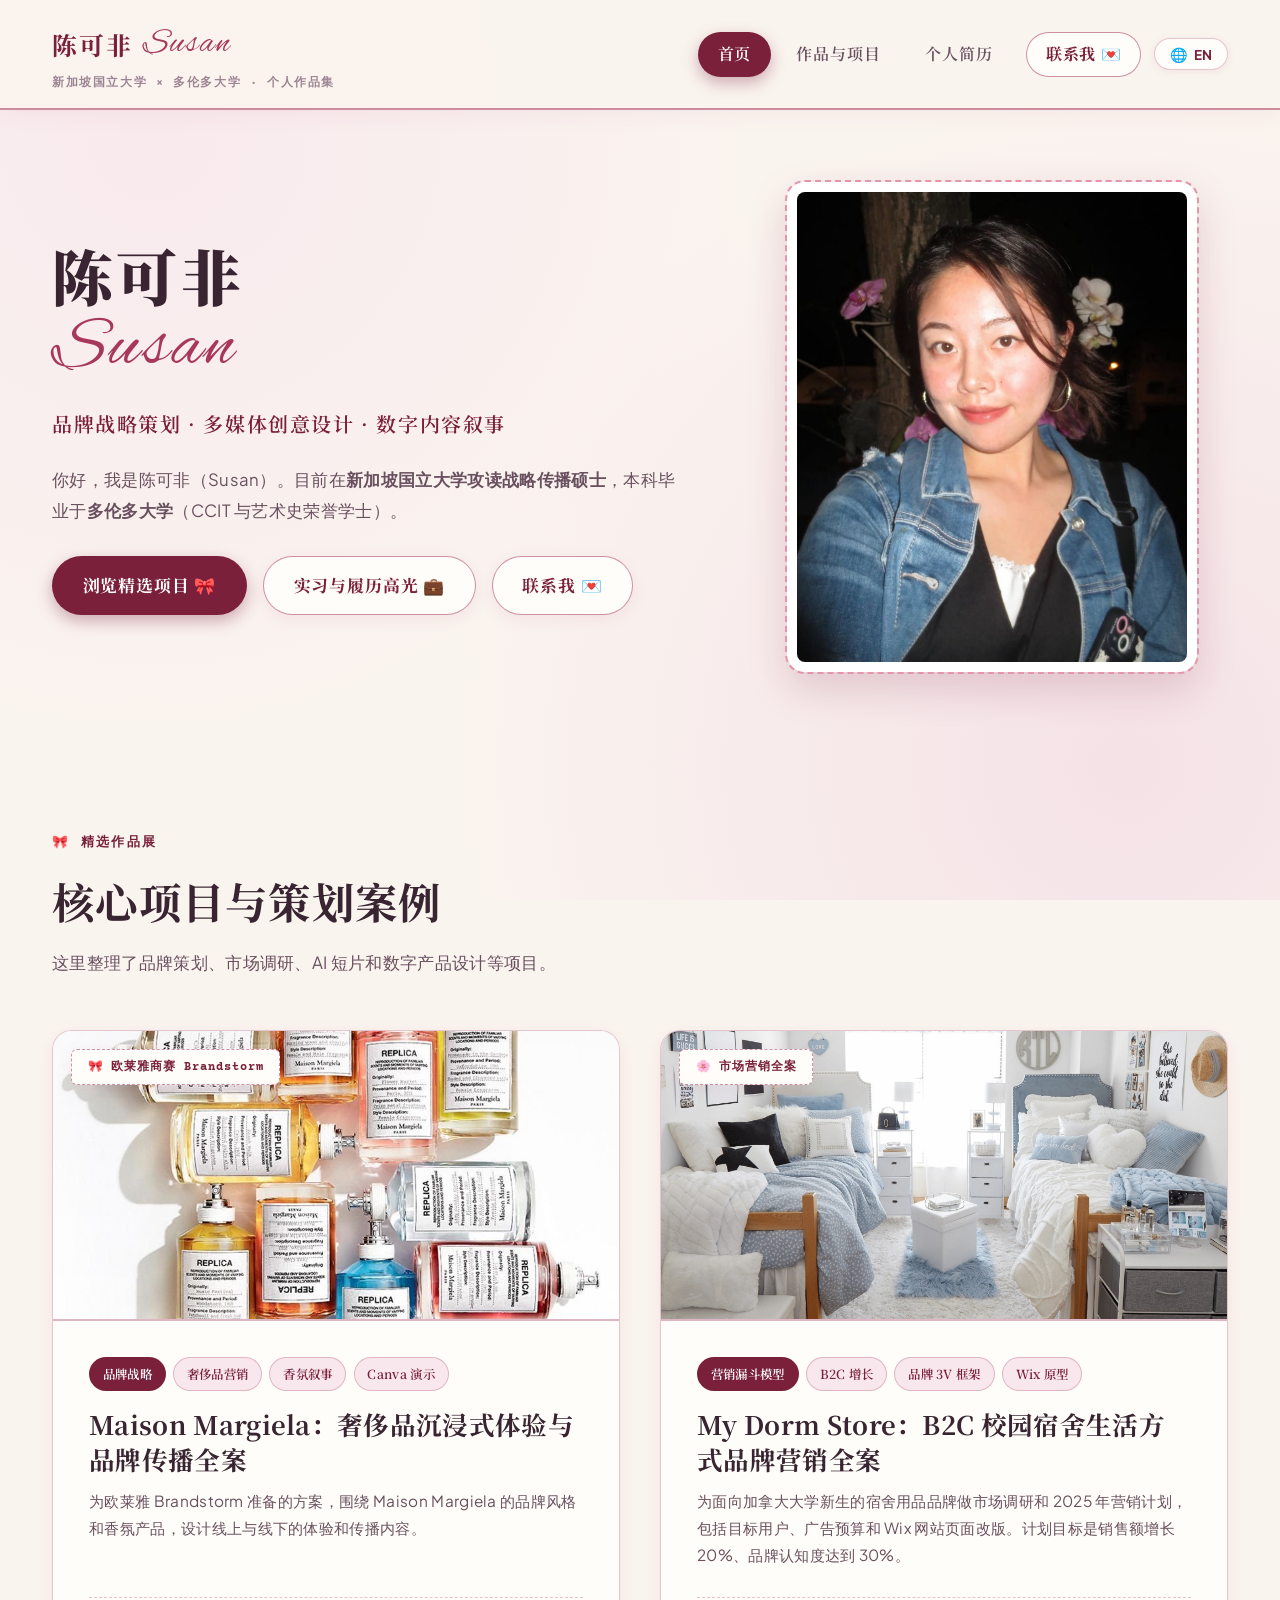
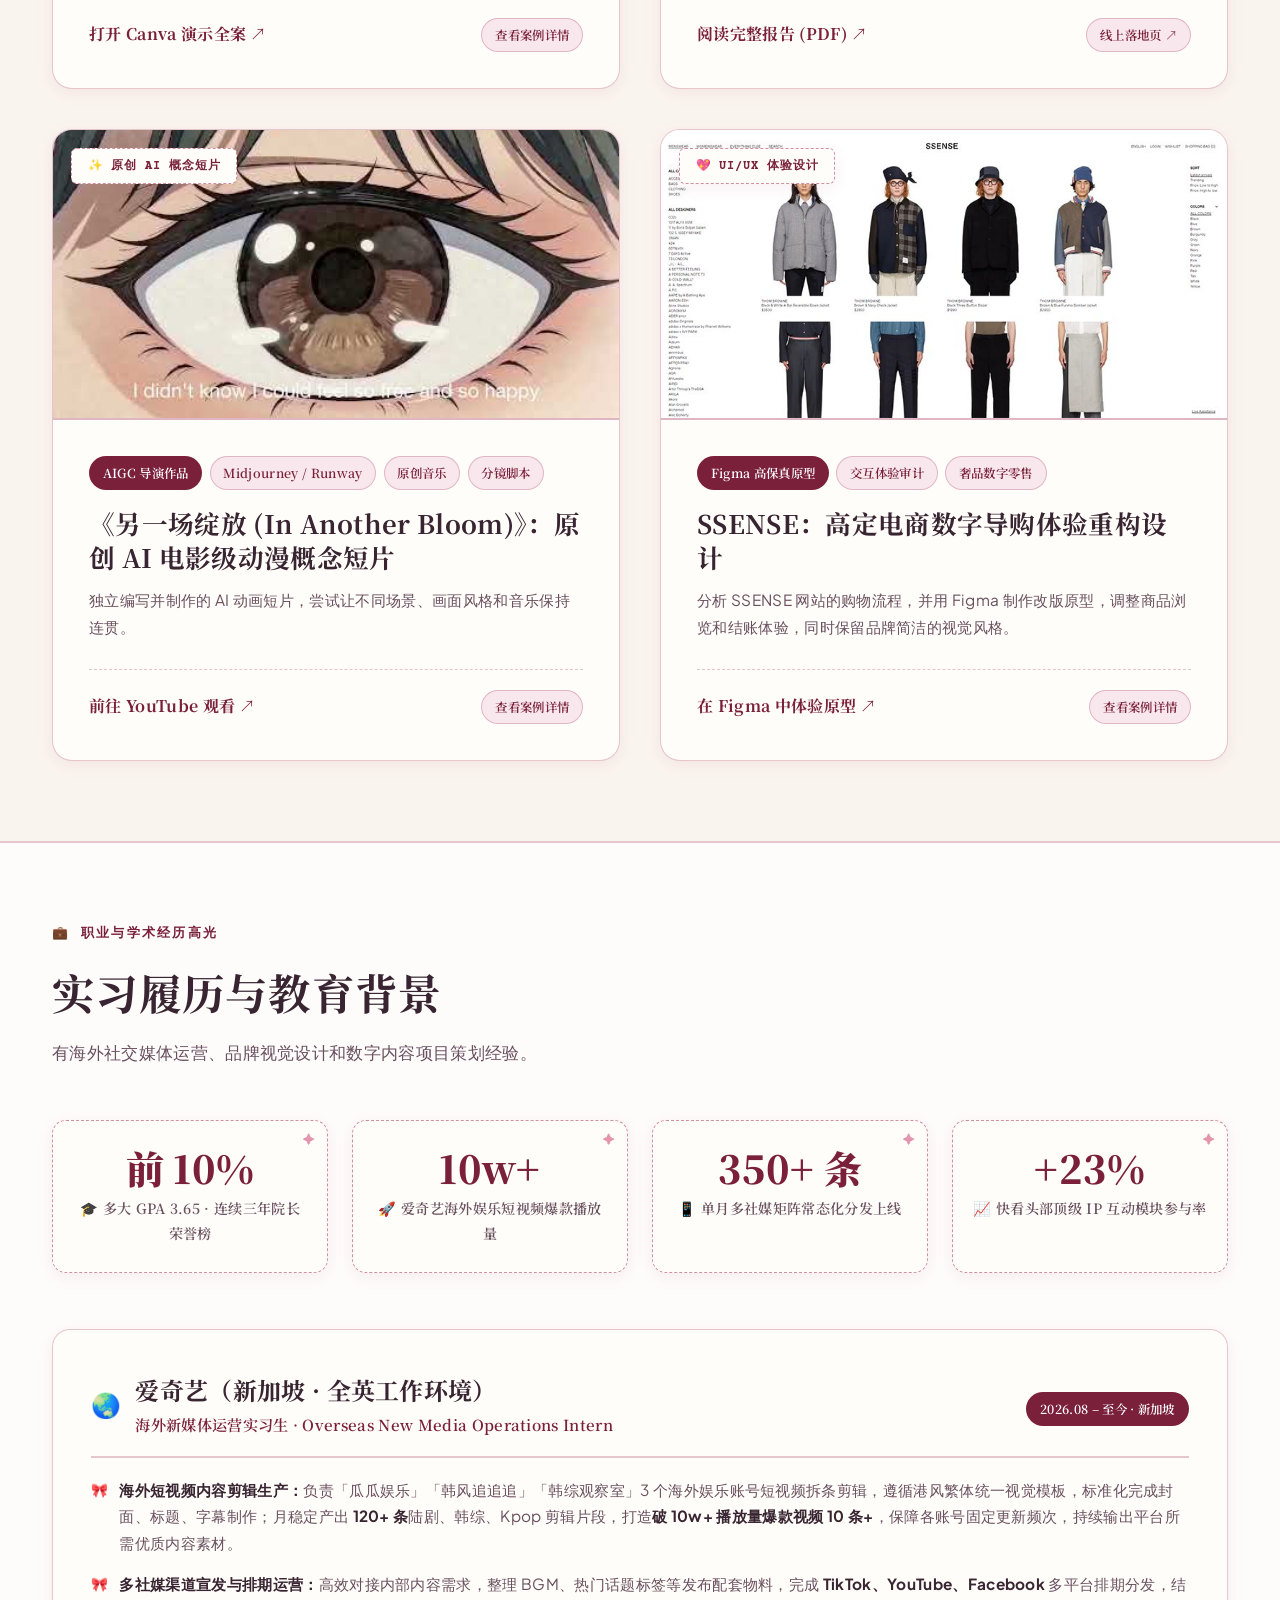
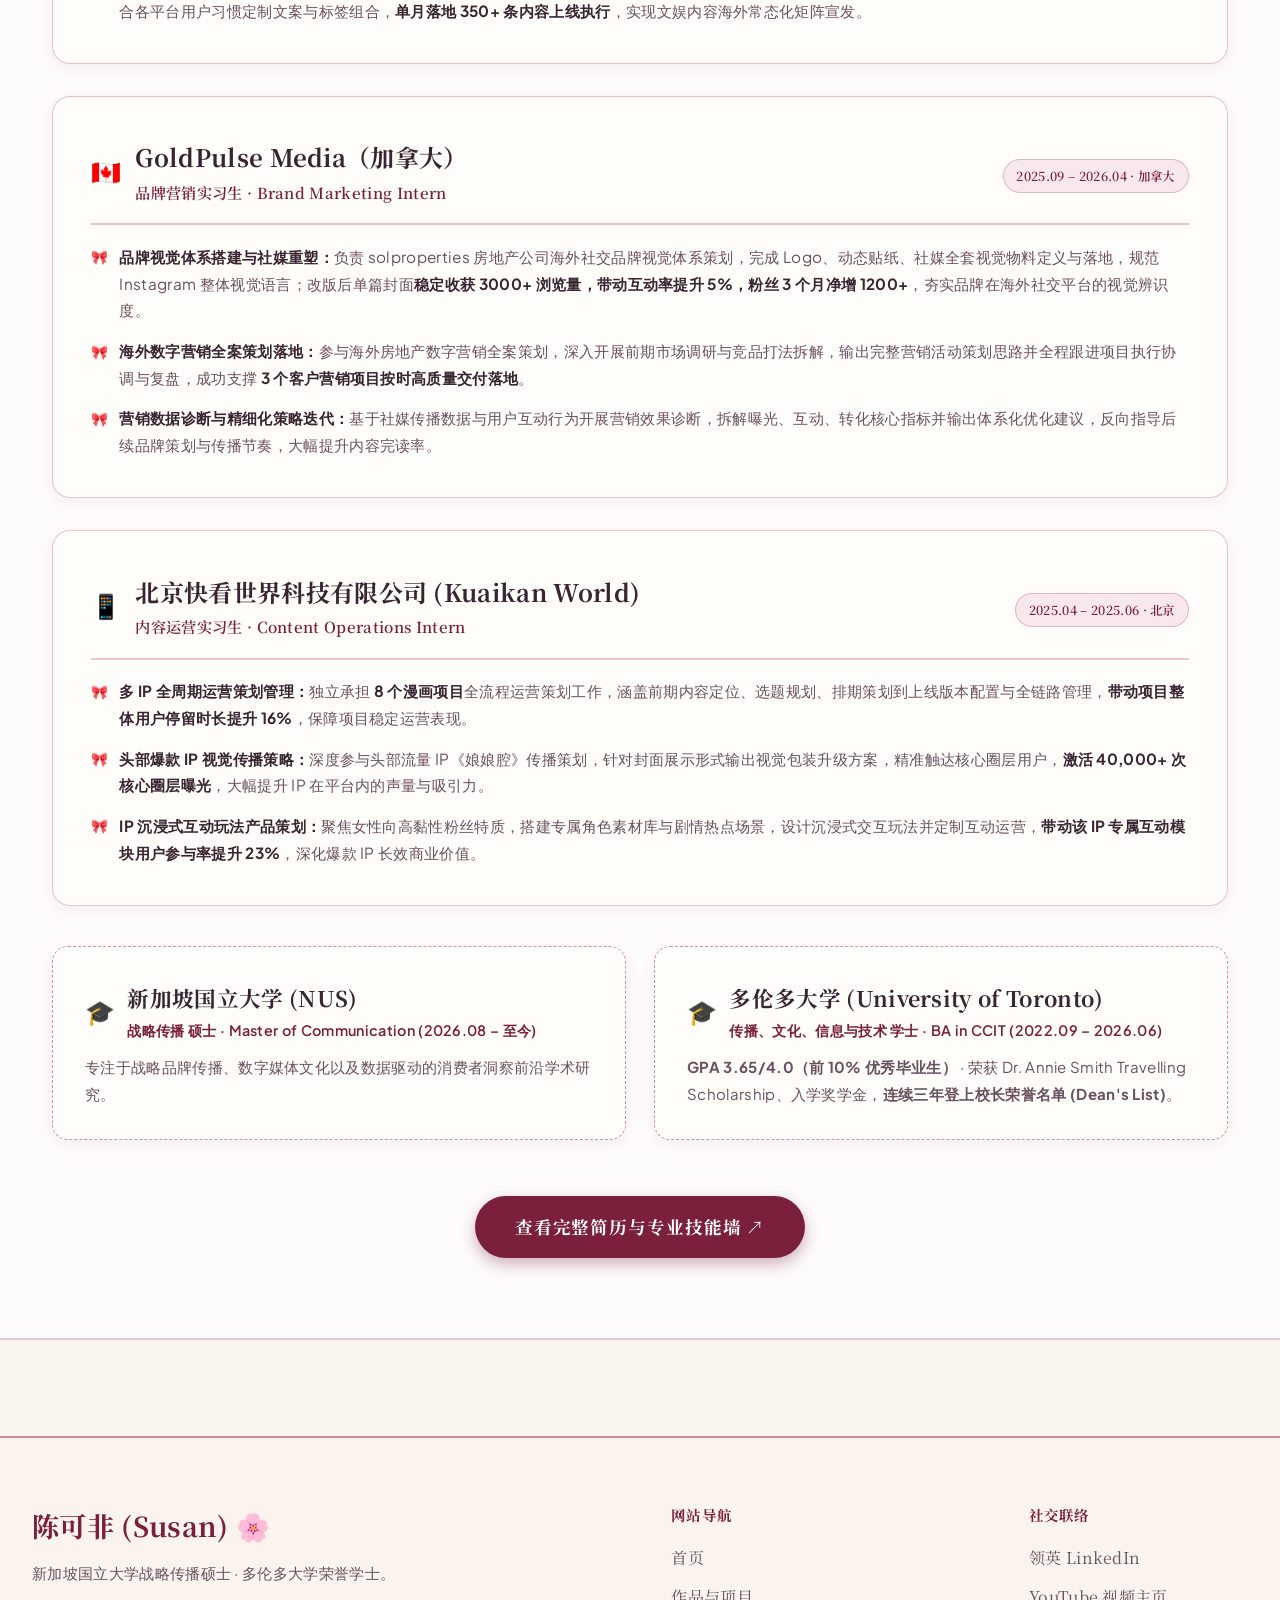
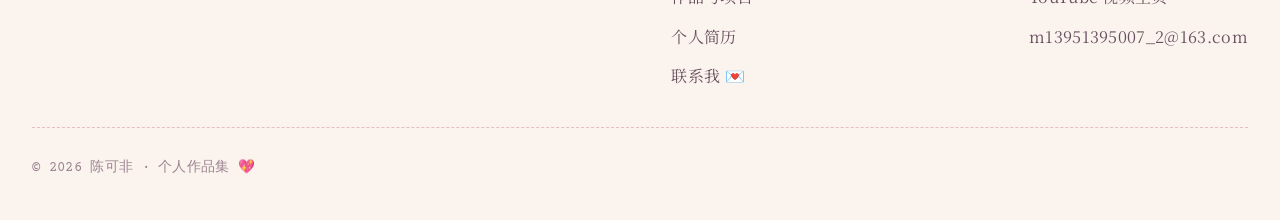
==== commit 672bba93: "Update index.html" ====
--- a/Project 2/index.html
+++ b/Project 2/index.html
@@ -137,7 +137,7 @@
             </div>
             <h3 class="card-title" data-i18n="p3.title">《另一场绽放 (In Another Bloom)》：原创 AI 动漫概念短片</h3>
             <p class="card-desc" data-i18n="p3.desc">
-              由陈可非独立编剧、提示词架构与全流程制作的原创 AI 动漫艺术短片。探索生成式技术在艺术连贯性、电影级光影美学与情绪音乐同步表达中的前沿潜能。
+              全流程自制原创 AI 动漫艺术短片。探索生成式技术在艺术连贯性、电影级光影美学与情绪音乐同步表达中的前沿潜能。
             </p>
             <div class="card-footer">
               <a href="https://www.youtube.com/watch?v=8Vp1lhLAo2I&t=71s" target="_blank" rel="noopener noreferrer" class="card-action-link" data-i18n="p3.btn_yt">
@@ -162,7 +162,7 @@
             </div>
             <h3 class="card-title" data-i18n="p4.title">SSENSE：高定电商数字导购体验重构设计</h3>
             <p class="card-desc" data-i18n="p4.desc">
-              针对国际前沿时尚电商平台 SSENSE 进行全链路 UX 用户体验审计，在 Figma 中重塑高保真交互原型，完美兼顾先锋画报般的极简视觉与顺畅无阻的购物结算路径。
+              针对国际前沿时尚电商平台 SSENSE 进行全链路 UX 用户体验审计，在 Figma 中重塑高保真交互原型，兼顾极简视觉与高效购物结算路径。
             </p>
             <div class="card-footer">
               <a href="https://www.figma.com/file/NtJrOQ6XCEN53p4kDRyqcV/SSENSE?type=design&node-id=0%3A1&mode=design&t=7XXbhfQ2fX0tbKRV-1" target="_blank" rel="noopener noreferrer" class="card-action-link" data-i18n="p4.btn_figma">
@@ -185,7 +185,7 @@
         <span class="section-tag" data-i18n="exp.tag">💼 职业与学术经历高光</span>
         <h2 class="section-title" data-i18n="exp.title">实习履历与教育背景</h2>
         <p class="section-desc" data-i18n="exp.desc">
-          拥有海外头部流媒体跨国新媒体运营、品牌全套视觉体系搭建以及头部内容科技平台千万级 IP 策划落地的完整实操经验。
+          拥有海外流媒体跨国新媒体运营、品牌全套视觉体系搭建以及头部内容科技平台 IP 策划落地的完整实操经验。
         </p>
       </div>
 
@@ -282,7 +282,7 @@
               <strong>头部爆款 IP 视觉传播策略：</strong>深度参与头部流量 IP《娘娘腔》传播策划，针对封面展示形式输出视觉包装升级方案，精准触达核心圈层用户，<strong>激活 40,000+ 次核心圈层曝光</strong>，大幅提升 IP 在平台内的声量与吸引力。
             </li>
             <li class="exp-bullet-item" data-i18n="kk.b3">
-              <strong>IP 沉浸式互动玩法产品策划：</strong>聚焦女性向高粘性粉丝特质，搭建专属角色素材库与剧情热点场景，设计沉浸式交互玩法并定制互动运营，<strong>带动该 IP 专属互动模块用户参与率提升 23%</strong>，深化爆款 IP 长效商业价值。
+              <strong>IP 沉浸式互动玩法产品策划：</strong>聚焦女性向高黏性粉丝特质，搭建专属角色素材库与剧情热点场景，设计沉浸式交互玩法并定制互动运营，<strong>带动该 IP 专属互动模块用户参与率提升 23%</strong>，深化爆款 IP 长效商业价值。
             </li>
           </ul>
         </article>
